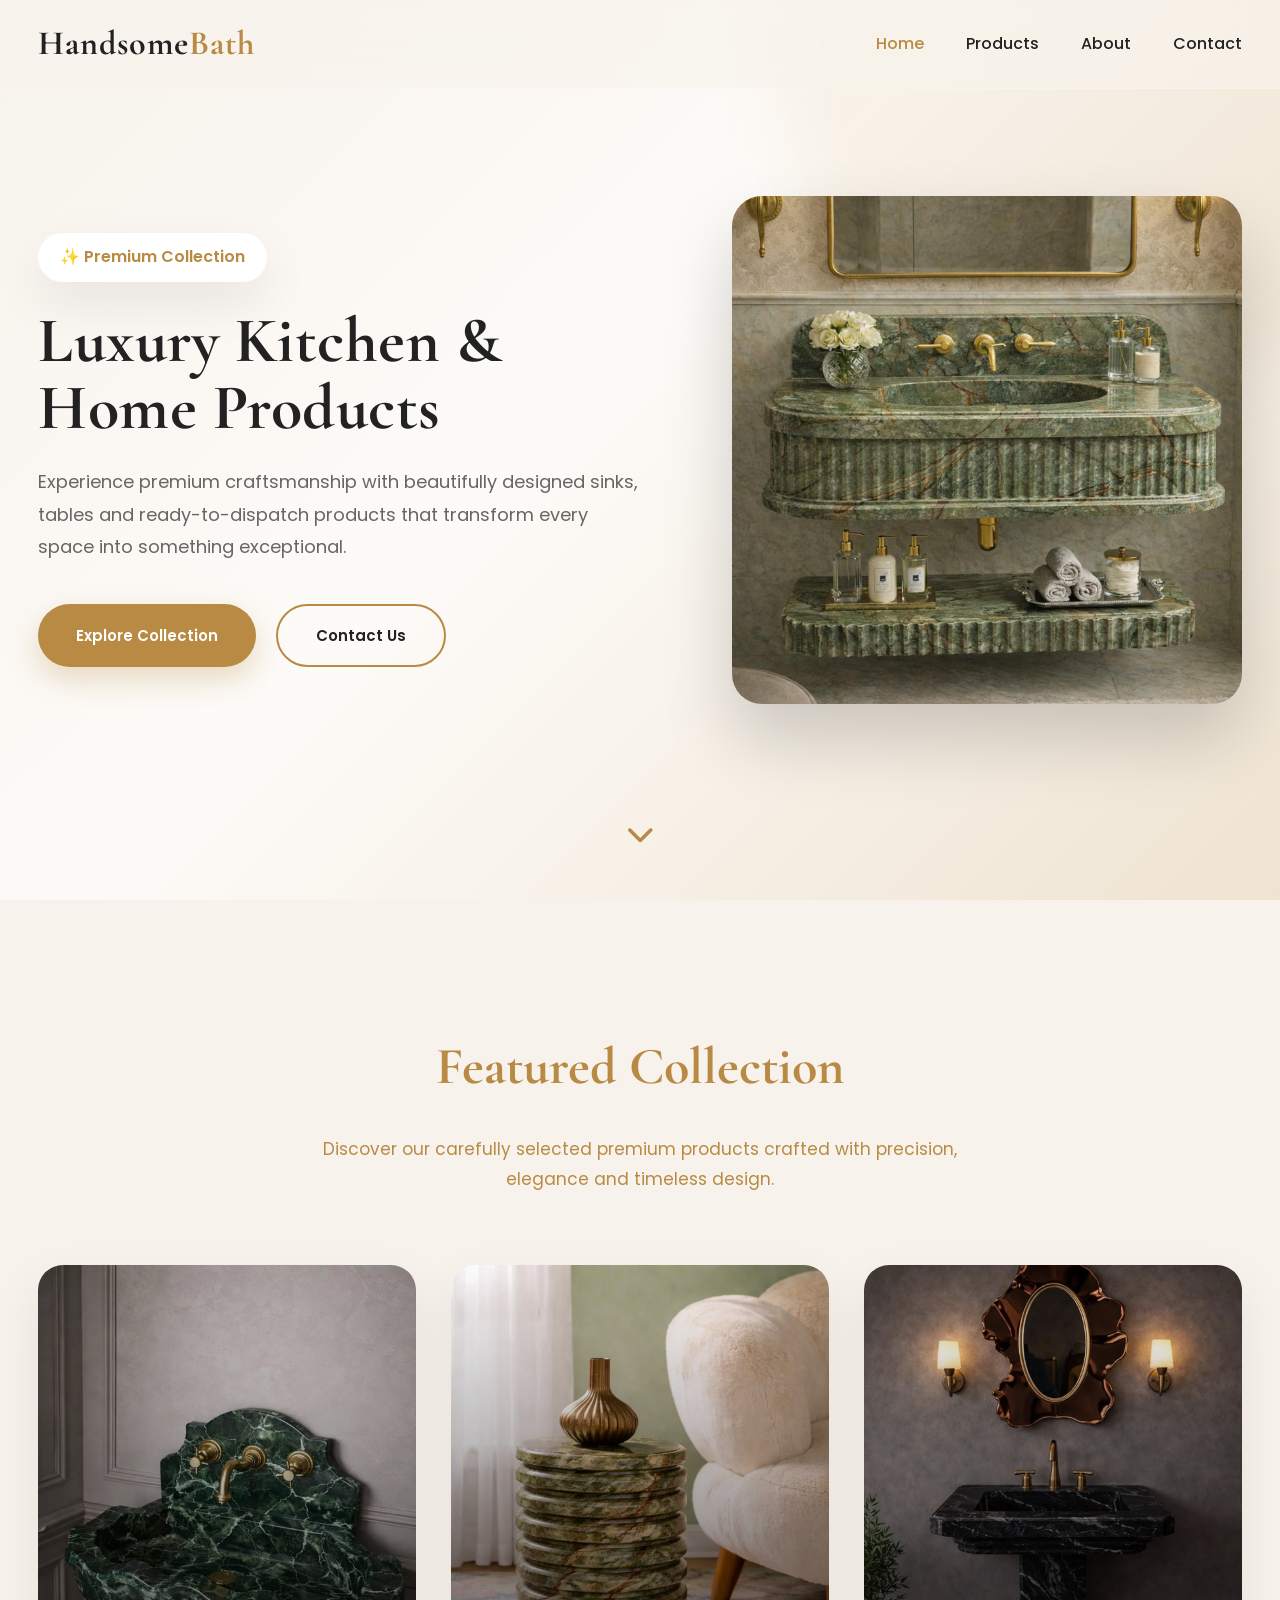
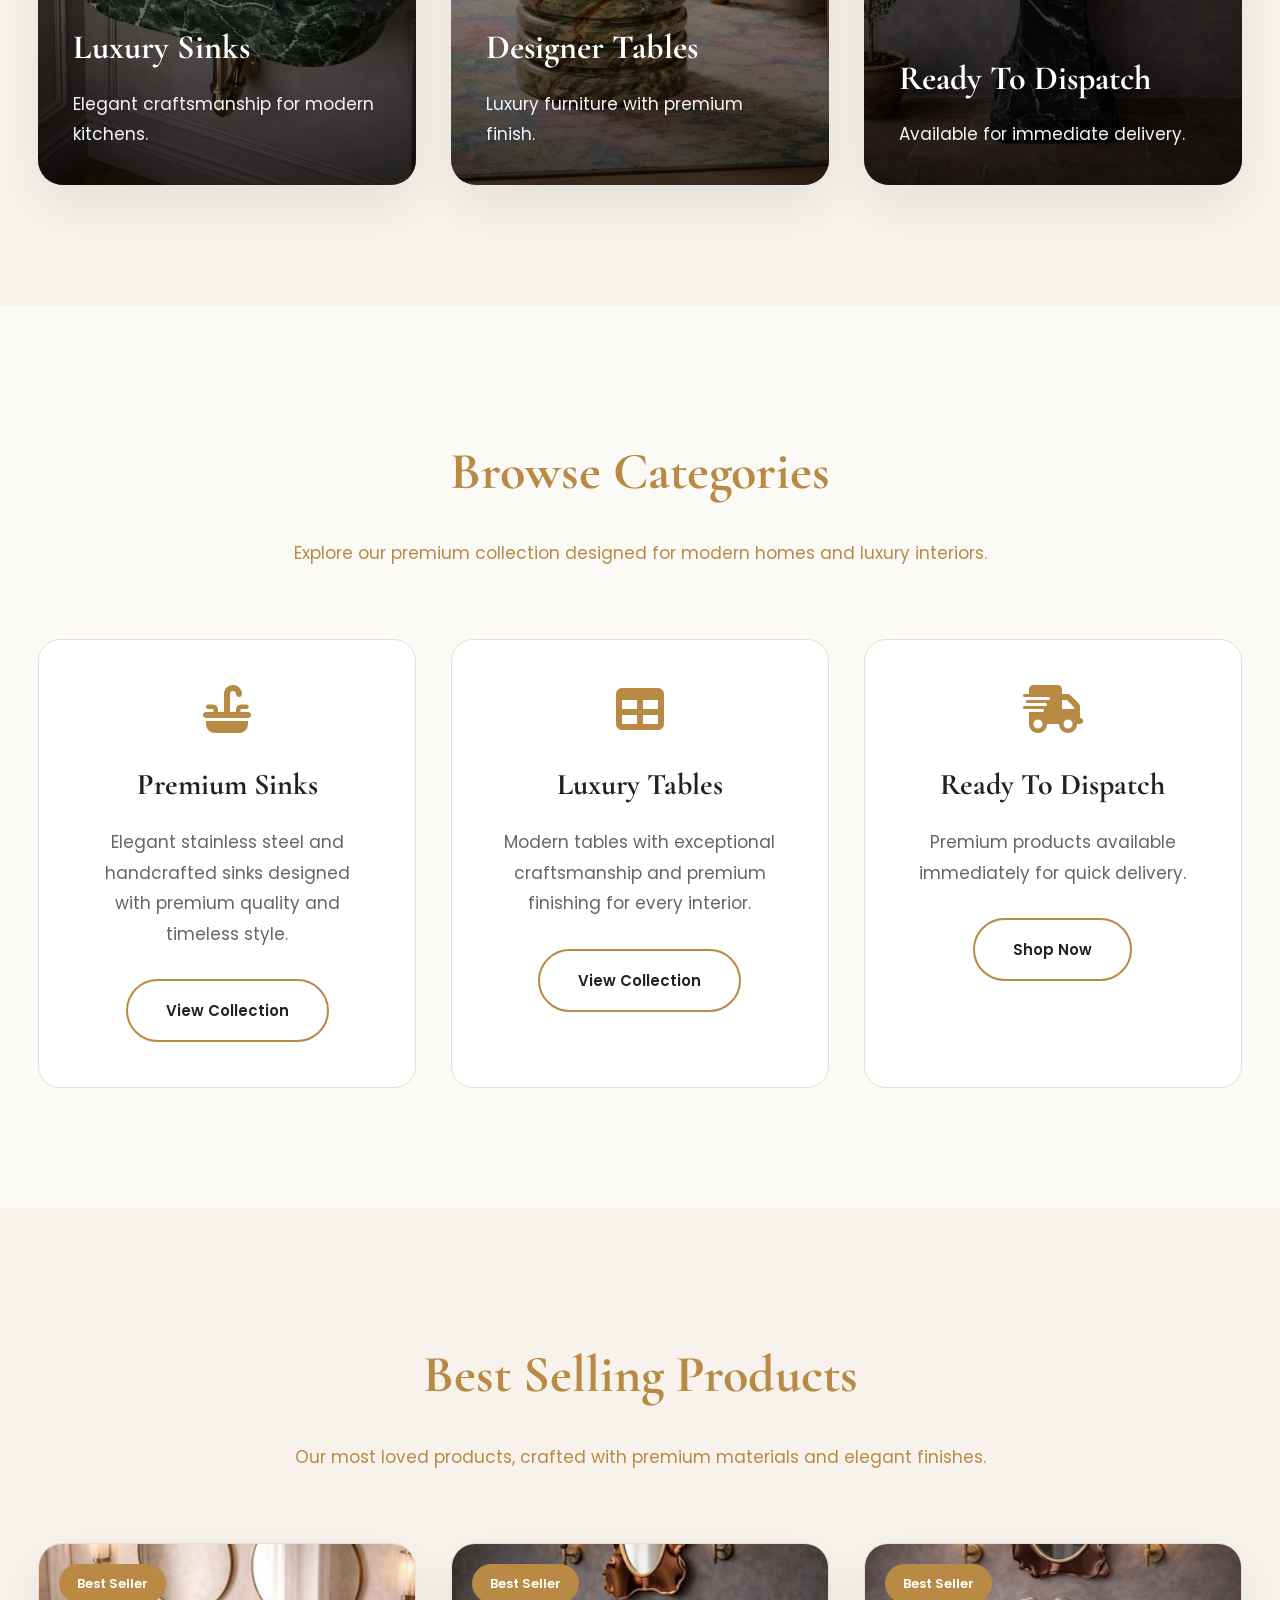
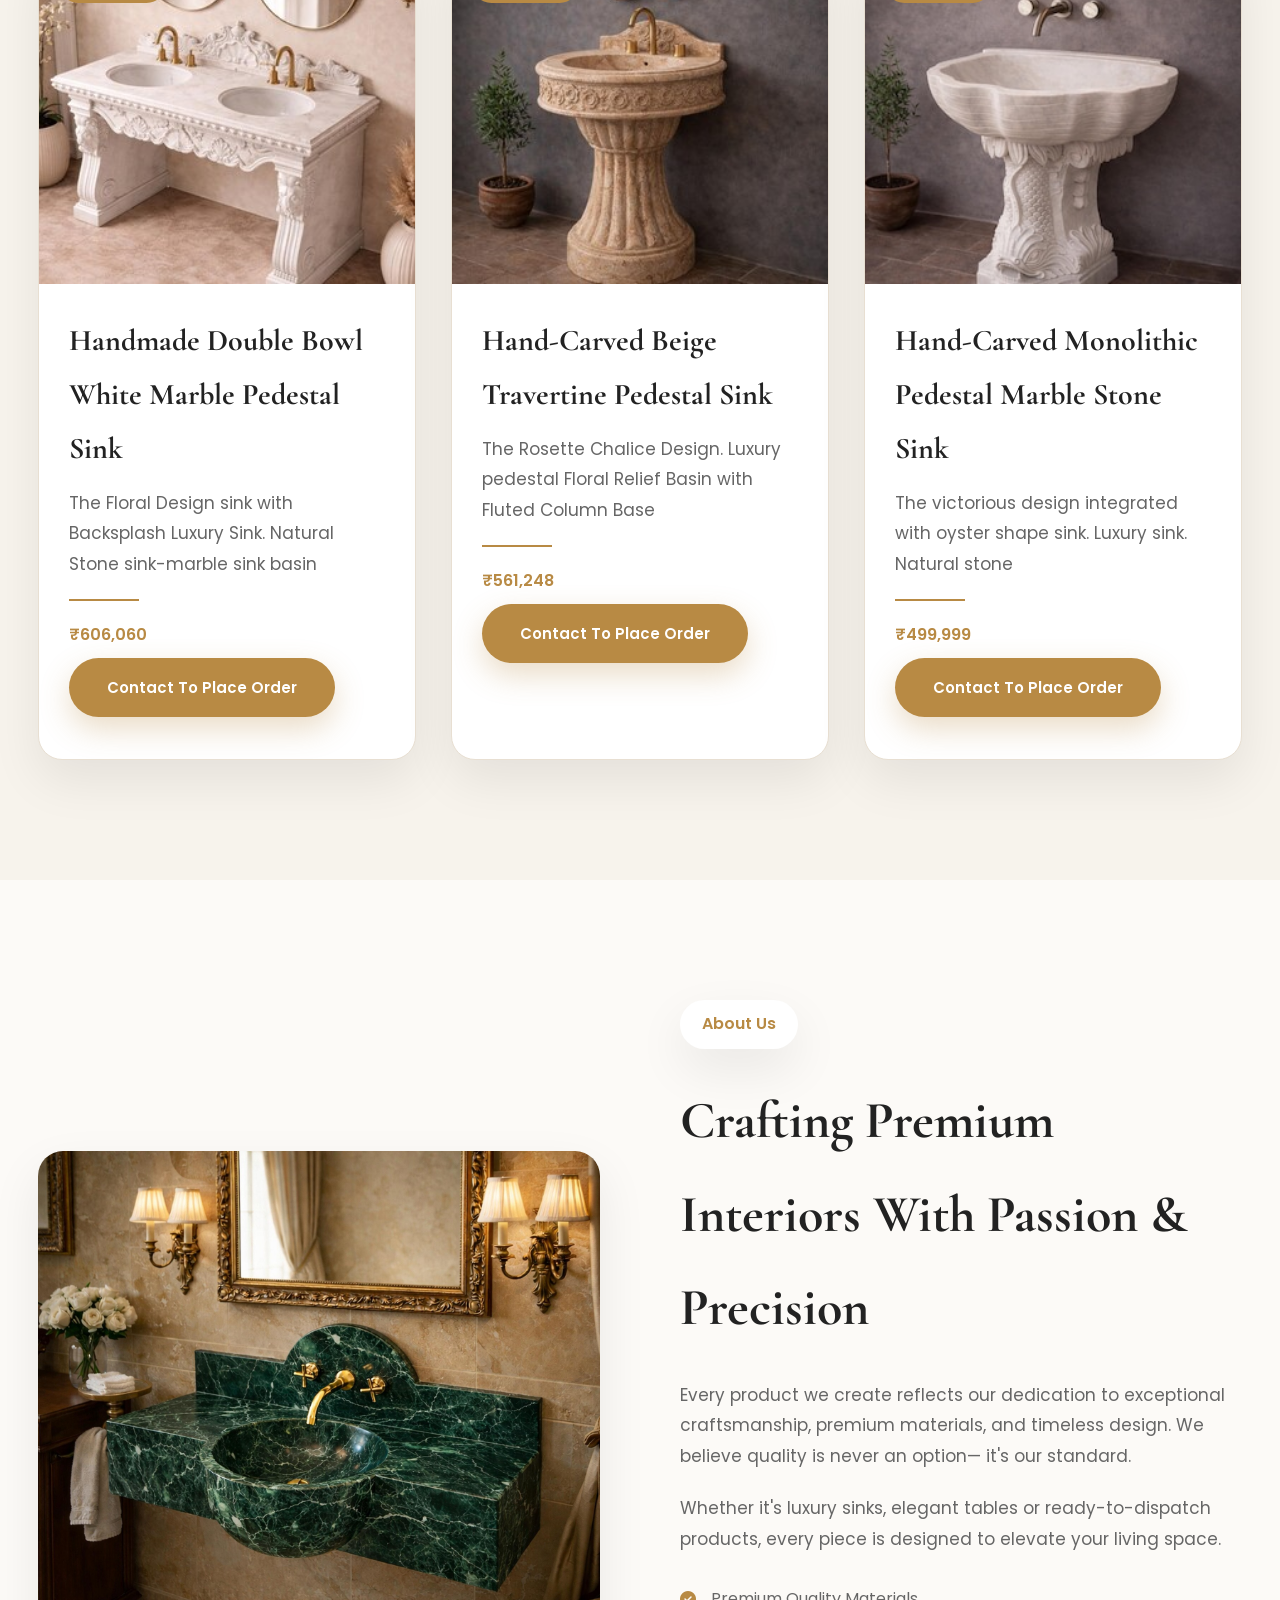
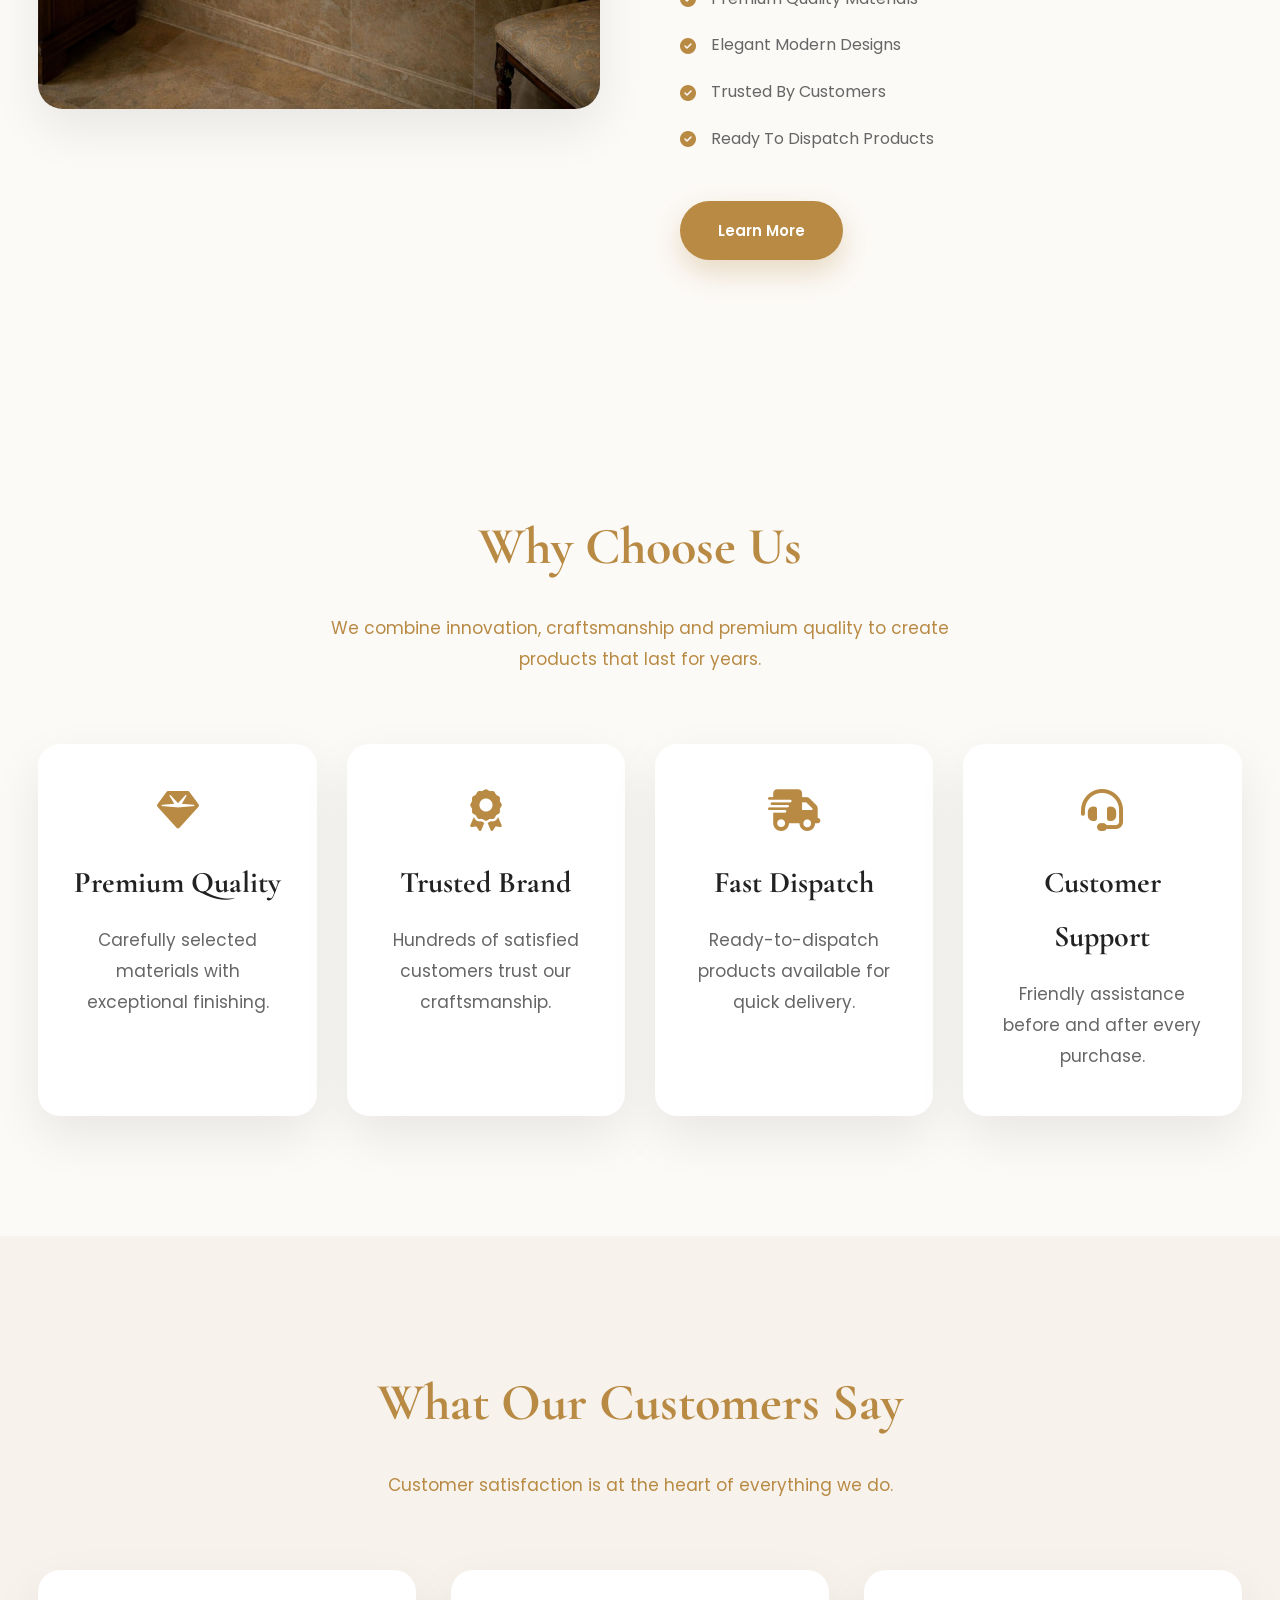
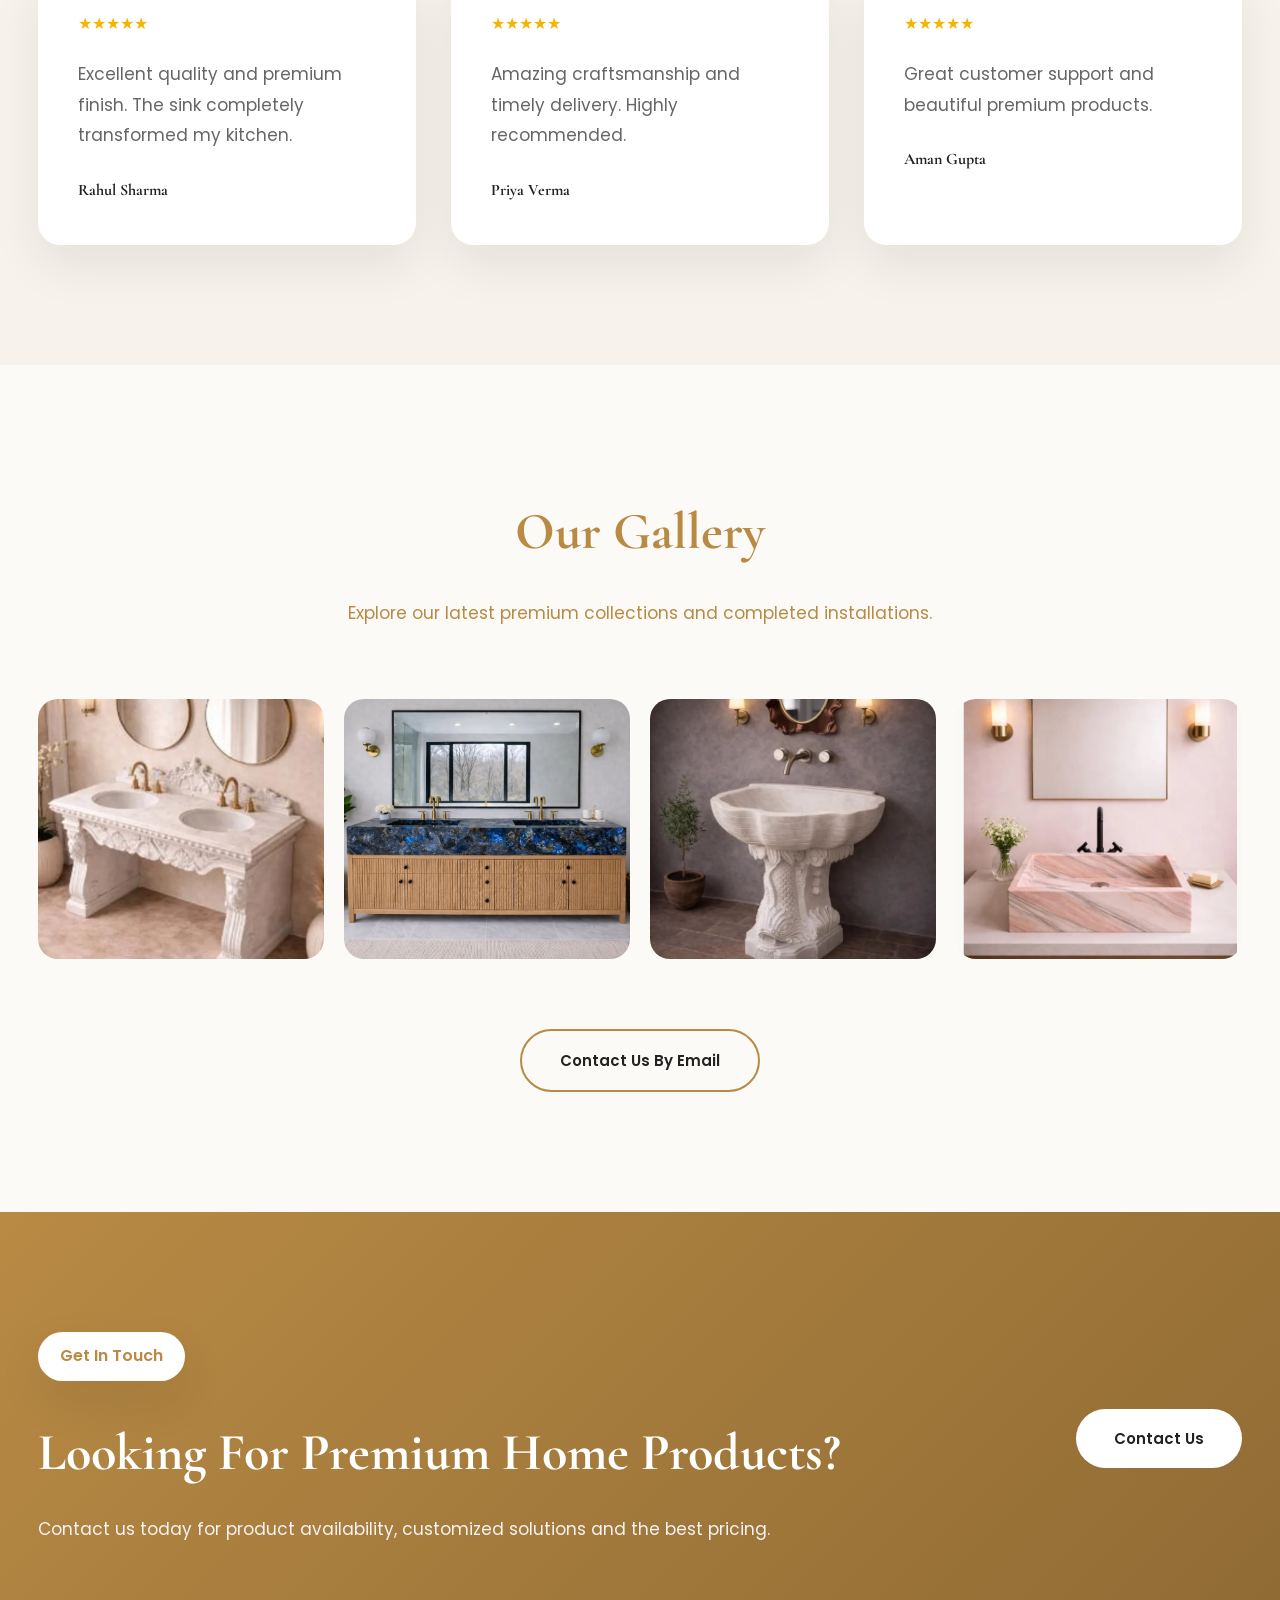
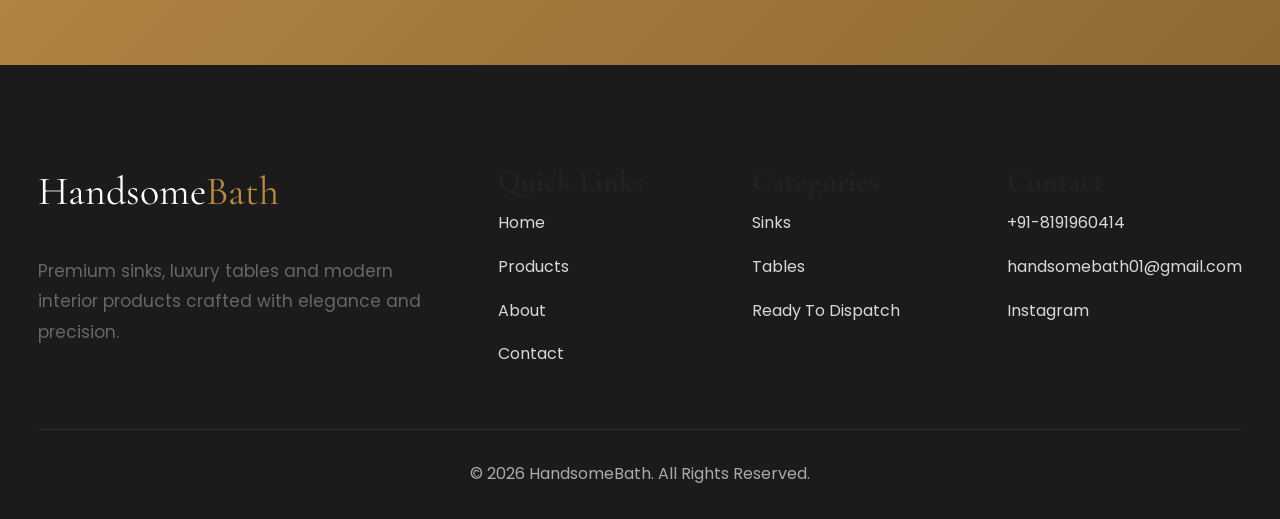
==== index.html @ 7a98d1a5 "Initial commit" ====
<!DOCTYPE html>
<html lang="en">

<head>

    <meta charset="UTF-8">

    <meta name="viewport"
          content="width=device-width, initial-scale=1.0">

    <title>HandsomeBath | Premium Kitchen & Interior</title>

    <meta name="description"
          content="Premium sinks, luxury tables and ready-to-dispatch interior products.">

    <link rel="icon"
          href="assets/images/logo/favicon.png">

    <!-- Google Fonts are imported in CSS -->

    <link rel="stylesheet"
          href="assets/css/style.css">

    <link rel="stylesheet"
          href="assets/css/responsive.css">

    <link rel="stylesheet"
          href="https://cdnjs.cloudflare.com/ajax/libs/font-awesome/6.6.0/css/all.min.css">

</head>

<body>

<!--=========================================================
HEADER
==========================================================-->

<header>

    <div class="container navbar">

        <a href="index.html"
           class="logo">

            Handsome<span>Bath</span>

        </a>

        <ul class="nav-links">

            <li>

                <a href="index.html"
                   class="active">

                    Home

                </a>

            </li>

            <li>

                <a href="products.html">

                    Products

                </a>

            </li>

            <li>

                <a href="about.html">

                    About

                </a>

            </li>

            <li>

                <a href="contact.html">

                    Contact

                </a>

            </li>

        </ul>

        <div class="menu-btn">

            ☰

        </div>

    </div>

</header>





<!--=========================================================
HERO
==========================================================-->

<section class="hero">

<div class="container">

<div class="hero-wrapper">




<!-- LEFT -->

<div class="hero-content reveal">

<div class="hero-tag">

✨ Premium Collection

</div>

<h1>

Luxury Kitchen
&
Home Products

</h1>

<p>

Experience premium craftsmanship with beautifully
designed sinks, tables and ready-to-dispatch
products that transform every space into
something exceptional.

</p>

<div class="hero-buttons">

<a href="products.html"
class="btn btn-primary">

Explore Collection

</a>

<a href="contact.html"
class="btn btn-outline">

Contact Us

</a>

</div>

</div>





<!-- RIGHT -->

<div class="hero-image reveal">

<img src="assets/images/hero/green-marble-vanity.png"
alt="Luxury Kitchen">

</div>

</div>

</div>

<div class="scroll-down">

<i class="fa-solid fa-chevron-down"></i>

</div>

</section>





<!--=========================================================
FEATURED COLLECTION
==========================================================-->

<section class="featured">

<div class="container">

<h2 class="section-title reveal">

Featured Collection

</h2>

<p class="section-subtitle reveal">

Discover our carefully selected premium products
crafted with precision, elegance and timeless design.

</p>





<div class="featured-grid">




<!-- CARD -->

<div class="feature-box reveal">

<img src="assets/images/products/luxury-sink-green.png">

<div class="feature-overlay">

<div>

<h3>

Luxury Sinks

</h3>

<p>

Elegant craftsmanship for modern kitchens.

</p>

</div>

</div>

</div>





<div class="feature-box reveal">

<img src="assets/images/products/designer-table-green.png">

<div class="feature-overlay">

<div>

<h3>

Designer Tables

</h3>

<p>

Luxury furniture with premium finish.

</p>

</div>

</div>

</div>





<div class="feature-box reveal">

<img src="assets/images/products/ready-black-basin.png">

<div class="feature-overlay">

<div>

<h3>

Ready To Dispatch

</h3>

<p>

Available for immediate delivery.

</p>

</div>

</div>

</div>

</div>

</div>

</section>
<!--=========================================================
OUR CATEGORIES
==========================================================-->

<section class="categories">

    <div class="container">

        <h2 class="section-title reveal">

            Browse Categories

        </h2>

        <p class="section-subtitle reveal">

            Explore our premium collection designed for modern
            homes and luxury interiors.

        </p>

        <div class="category-grid">

            <!-- Category 1 -->

            <div class="category-card reveal">

                <i class="fa-solid fa-sink"></i>

                <h3>

                    Premium Sinks

                </h3>

                <p>

                    Elegant stainless steel and handcrafted sinks
                    designed with premium quality and timeless style.

                </p>

                <a href="products.html#sinks"
                   class="btn btn-outline">

                    View Collection

                </a>

            </div>

            <!-- Category 2 -->

            <div class="category-card reveal">

                <i class="fa-solid fa-table"></i>

                <h3>

                    Luxury Tables

                </h3>

                <p>

                    Modern tables with exceptional craftsmanship
                    and premium finishing for every interior.

                </p>

                <a href="products.html#tables"
                   class="btn btn-outline">

                    View Collection

                </a>

            </div>

            <!-- Category 3 -->

            <div class="category-card reveal">

                <i class="fa-solid fa-truck-fast"></i>

                <h3>

                    Ready To Dispatch

                </h3>

                <p>

                    Premium products available immediately
                    for quick delivery.

                </p>

                <a href="products.html#ready"
                   class="btn btn-outline">

                    Shop Now

                </a>

            </div>

        </div>

    </div>

</section>





<!--=========================================================
TOP SELLING PRODUCTS
==========================================================-->

<section class="products">

    <div class="container">

        <h2 class="section-title reveal">

            Best Selling Products

        </h2>

        <p class="section-subtitle reveal">

            Our most loved products, crafted with premium
            materials and elegant finishes.

        </p>

        <div class="product-grid">

            <!-- Product 1: Handmade Double Bowl White Marble Pedestal Sink -->
            <div class="product-card reveal">
                <div class="product-image">
                    <span class="product-badge">Best Seller</span>
                    <img src="assets/images/products/il_340x270.7879505067_onnh.jpg" alt="Handmade Double Bowl White Marble Pedestal Sink">
                </div>
                <div class="product-content">
                    <h3>Handmade Double Bowl White Marble Pedestal Sink</h3>
                    <p>The Floral Design sink with Backsplash Luxury Sink. Natural Stone sink-marble sink basin</p>
                    <div class="product-divider"></div>
                    <div class="product-price">
                        ₹606,060
                    </div>
                    <a href="https://wa.me/918191960414?text=Hello%20HandsomeBath%2C%20I%20am%20interested%20in%20ordering%20the%20%27Handmade%20Double%20Bowl%20White%20Marble%20Pedestal%20Sink%27%20priced%20at%20%E2%82%B9606%2C060."
                       target="_blank"
                       class="btn btn-primary">
                        Contact To Place Order
                    </a>
                </div>
            </div>

            <!-- Product 2: Hand-Carved Beige Travertine Pedestal Sink -->
            <div class="product-card reveal">
                <div class="product-image">
                    <span class="product-badge">Best Seller</span>
                    <img src="assets/images/products/il_340x270.7838852772_ny1l.jpg" alt="Hand-Carved Beige Travertine Pedestal Sink">
                </div>
                <div class="product-content">
                    <h3>Hand-Carved Beige Travertine Pedestal Sink</h3>
                    <p>The Rosette Chalice Design. Luxury pedestal Floral Relief Basin with Fluted Column Base</p>
                    <div class="product-divider"></div>
                    <div class="product-price">
                        ₹561,248
                    </div>
                    <a href="https://wa.me/918191960414?text=Hello%20HandsomeBath%2C%20I%20am%20interested%20in%20ordering%20the%20%27Hand-Carved%20Beige%20Travertine%20Pedestal%20Sink%27%20priced%20at%20%E2%82%B9561%2C248."
                       target="_blank"
                       class="btn btn-primary">
                        Contact To Place Order
                    </a>
                </div>
            </div>

            <!-- Product 3: Hand-Carved Monolithic Pedestal Marble Stone Sink -->
            <div class="product-card reveal">
                <div class="product-image">
                    <span class="product-badge">Best Seller</span>
                    <img src="assets/images/products/il_340x270.7831478466_jdcs.jpg" alt="Hand-Carved Monolithic Pedestal Marble Stone Sink">
                </div>
                <div class="product-content">
                    <h3>Hand-Carved Monolithic Pedestal Marble Stone Sink</h3>
                    <p>The victorious design integrated with oyster shape sink. Luxury sink. Natural stone</p>
                    <div class="product-divider"></div>
                    <div class="product-price">
                        ₹499,999
                    </div>
                    <a href="https://wa.me/918191960414?text=Hello%20HandsomeBath%2C%20I%20am%20interested%20in%20ordering%20the%20%27Hand-Carved%20Monolithic%20Pedestal%20Marble%20Stone%20Sink%27%20priced%20at%20%E2%82%B9499%2C999."
                       target="_blank"
                       class="btn btn-primary">
                        Contact To Place Order
                    </a>
                </div>
            </div>

        </div>
</section>
<!--=========================================================
ABOUT PREVIEW
==========================================================-->

<section class="about">

    <div class="container">

        <div class="about-wrapper">

            <!-- Image -->

            <div class="about-image reveal">

                <img src="assets/images/about/premium-interiors-green-basin.png"
                     alt="About Us">

            </div>





            <!-- Content -->

            <div class="about-content reveal">

                <div class="hero-tag">

                    About Us

                </div>

                <h2>

                    Crafting Premium Interiors
                    With Passion & Precision

                </h2>

                <p>

                    Every product we create reflects our
                    dedication to exceptional craftsmanship,
                    premium materials, and timeless design.
                    We believe quality is never an option—
                    it's our standard.

                </p>

                <p>

                    Whether it's luxury sinks, elegant
                    tables or ready-to-dispatch products,
                    every piece is designed to elevate
                    your living space.

                </p>

                <ul class="about-list">

                    <li>

                        <i class="fa-solid fa-circle-check"></i>

                        Premium Quality Materials

                    </li>

                    <li>

                        <i class="fa-solid fa-circle-check"></i>

                        Elegant Modern Designs

                    </li>

                    <li>

                        <i class="fa-solid fa-circle-check"></i>

                        Trusted By Customers

                    </li>

                    <li>

                        <i class="fa-solid fa-circle-check"></i>

                        Ready To Dispatch Products

                    </li>

                </ul>

                <br>

                <a href="about.html"
                   class="btn btn-primary">

                    Learn More

                </a>

            </div>

        </div>

    </div>

</section>





<!--=========================================================
WHY CHOOSE US
==========================================================-->

<section class="features">

    <div class="container">

        <h2 class="section-title reveal">

            Why Choose Us

        </h2>

        <p class="section-subtitle reveal">

            We combine innovation, craftsmanship and
            premium quality to create products that
            last for years.

        </p>





        <div class="feature-grid">

            <div class="feature-card reveal">

                <i class="fa-solid fa-gem"></i>

                <h3>

                    Premium Quality

                </h3>

                <p>

                    Carefully selected materials
                    with exceptional finishing.

                </p>

            </div>





            <div class="feature-card reveal">

                <i class="fa-solid fa-award"></i>

                <h3>

                    Trusted Brand

                </h3>

                <p>

                    Hundreds of satisfied customers
                    trust our craftsmanship.

                </p>

            </div>





            <div class="feature-card reveal">

                <i class="fa-solid fa-truck-fast"></i>

                <h3>

                    Fast Dispatch

                </h3>

                <p>

                    Ready-to-dispatch products
                    available for quick delivery.

                </p>

            </div>





            <div class="feature-card reveal">

                <i class="fa-solid fa-headset"></i>

                <h3>

                    Customer Support

                </h3>

                <p>

                    Friendly assistance before
                    and after every purchase.

                </p>

            </div>

        </div>

    </div>

</section>





<!--=========================================================
CUSTOMER REVIEWS
==========================================================-->

<section>

    <div class="container">

        <h2 class="section-title reveal">

            What Our Customers Say

        </h2>

        <p class="section-subtitle reveal">

            Customer satisfaction is at the heart of everything we do.

        </p>





        <div class="testimonial-grid">

            <div class="testimonial reveal">

                <div class="stars">

                    ★★★★★

                </div>

                <p>

                    Excellent quality and premium finish.
                    The sink completely transformed my kitchen.

                </p>

                <h4>

                    Rahul Sharma

                </h4>

            </div>





            <div class="testimonial reveal">

                <div class="stars">

                    ★★★★★

                </div>

                <p>

                    Amazing craftsmanship and timely delivery.
                    Highly recommended.

                </p>

                <h4>

                    Priya Verma

                </h4>

            </div>





            <div class="testimonial reveal">

                <div class="stars">

                    ★★★★★

                </div>

                <p>

                    Great customer support and beautiful
                    premium products.

                </p>

                <h4>

                    Aman Gupta

                </h4>

            </div>

        </div>

    </div>

</section>
<!--=========================================================
INSTAGRAM GALLERY
==========================================================-->

<section class="instagram">

    <div class="container">

        <h2 class="section-title reveal">

            Our Gallery

        </h2>

        <p class="section-subtitle reveal">

            Explore our latest premium collections and
            completed installations.

        </p>





        <div class="instagram-grid">

            <div class="instagram-item reveal">

                <img src="assets/images/about/luxury-home-vanity.png"
                     alt="Luxury stone vanity">

            </div>

            <div class="instagram-item reveal">

                <img src="assets/images/about/passion-stone-vanity.png"
                     alt="Blue stone vanity">

            </div>

            <div class="instagram-item reveal">

                <img src="assets/images/about/manufacturing-basin.png"
                     alt="Handcrafted stone basin">

            </div>

            <div class="instagram-item reveal">

                <img src="assets/images/gallery/pink-stone-basin.png"
                     alt="Pink stone basin">

            </div>

        </div>

        <div class="text-center mt-3">

            <a href="mailto:handsomebath01@gmail.com"
               target="_blank"
               class="btn btn-outline">

                Contact Us By Email

            </a>

        </div>

    </div>

</section>





<!--=========================================================
CALL TO ACTION
==========================================================-->

<section class="cta">

    <div class="container">

        <div class="cta-wrapper">

            <div>

                <div class="hero-tag">

                    Get In Touch

                </div>

                <h2>

                    Looking For Premium
                    Home Products?

                </h2>

                <p>

                    Contact us today for product availability,
                    customized solutions and the best pricing.

                </p>

            </div>





            <a href="contact.html"
               class="btn">

                Contact Us

            </a>

        </div>

    </div>

</section>





<!--=========================================================
FOOTER
==========================================================-->

<footer>

    <div class="container">

        <div class="footer-grid">

            <!-- Company -->

            <div>

                <div class="footer-logo">

                    Handsome<span>Bath</span>

                </div>

                <br>

                <p>

                    Premium sinks, luxury tables and
                    modern interior products crafted
                    with elegance and precision.

                </p>

            </div>





            <!-- Quick Links -->

            <div>

                <h3>

                    Quick Links

                </h3>

                <div class="footer-links">

                    <a href="index.html">

                        Home

                    </a>

                    <a href="products.html">

                        Products

                    </a>

                    <a href="about.html">

                        About

                    </a>

                    <a href="contact.html">

                        Contact

                    </a>

                </div>

            </div>





            <!-- Categories -->

            <div>

                <h3>

                    Categories

                </h3>

                <div class="footer-links">

                    <a href="products.html#sinks">

                        Sinks

                    </a>

                    <a href="products.html#tables">

                        Tables

                    </a>

                    <a href="products.html#ready">

                        Ready To Dispatch

                    </a>

                </div>

            </div>





            <!-- Contact -->

            <div>

                <h3>

                    Contact

                </h3>

                <div class="footer-links">

                    <a href="tel:+918191960414">

                        +91-8191960414

                    </a>

                    <a href="mailto:handsomebath01@gmail.com">

                        handsomebath01@gmail.com

                    </a>

                    <a href="mailto:handsomebath01@gmail.com"
                       target="_blank">

                        Instagram

                    </a>

                </div>

            </div>

        </div>





        <div class="footer-bottom">

            © 2026 HandsomeBath. All Rights Reserved.

        </div>

    </div>

</footer>





<!--=========================================================
BACK TO TOP
==========================================================-->

<div class="top-btn">

    <i class="fa-solid fa-arrow-up"></i>

</div>





<!--=========================================================
JAVASCRIPT
==========================================================-->

<script src="assets/js/script.js"></script>

</body>

</html>
---- assets/css/style.css ----
/*=========================================================
    LUXURY INTERIOR WEBSITE V2
    Author : Atharv Agarwal
    Version : 2.0
=========================================================*/


/*=========================================================
GOOGLE FONTS
=========================================================*/

@import url('https://fonts.googleapis.com/css2?family=Cormorant+Garamond:wght@400;500;600;700&family=Poppins:wght@300;400;500;600;700&display=swap');


/*=========================================================
ROOT VARIABLES
=========================================================*/

:root{

    --bg:#F7F3EC;

    --section:#FCFAF7;

    --card:#FFFFFF;

    --primary:#222222;

    --secondary:#666666;

    --gold:#B88A44;

    --gold-dark:#9E7335;

    --border:#E8DFD2;

    --shadow:0 20px 50px rgba(0,0,0,.08);

    --shadow-hover:0 25px 60px rgba(0,0,0,.12);

    --radius:22px;

    --transition:.35s ease;

    --container:1240px;

}



/*=========================================================
RESET
=========================================================*/

*{

    margin:0;

    padding:0;

    box-sizing:border-box;

}

html{

    scroll-behavior:smooth;

}

body{

    background:var(--bg);

    color:var(--primary);

    font-family:'Poppins',sans-serif;

    line-height:1.8;

    overflow-x:hidden;

}

img{

    width:100%;

    display:block;

}

a{

    text-decoration:none;

    color:inherit;

}

ul{

    list-style:none;

}

button{

    border:none;

    cursor:pointer;

    font-family:inherit;

}

section{

    padding:120px 0;

}

.container{

    width:92%;

    max-width:var(--container);

    margin:auto;

}



/*=========================================================
SCROLLBAR
=========================================================*/

::-webkit-scrollbar{

    width:10px;

}

::-webkit-scrollbar-track{

    background:#ECE7DE;

}

::-webkit-scrollbar-thumb{

    background:var(--gold);

    border-radius:50px;

}

::-webkit-scrollbar-thumb:hover{

    background:var(--gold-dark);

}



/*=========================================================
TEXT SELECTION
=========================================================*/

::selection{

    background:var(--gold);

    color:white;

}



/*=========================================================
TYPOGRAPHY
=========================================================*/

h1,h2,h3,h4{

    font-family:'Cormorant Garamond',serif;

    color:var(--primary);

    font-weight:700;

}

h1{

    font-size:72px;

    line-height:1.05;

    letter-spacing:.5px;

}

h2{

    font-size:52px;

    margin-bottom:20px;

}

h3{

    font-size:30px;

}

p{

    color:var(--secondary);

    font-size:17px;

}

.section-title{

    text-align:center;

}

.section-subtitle{

    max-width:700px;

    margin:auto;

    text-align:center;

    margin-top:15px;

    margin-bottom:70px;

}



/*=========================================================
BUTTONS
=========================================================*/

.btn{

    display:inline-flex;

    align-items:center;

    justify-content:center;

    padding:16px 38px;

    border-radius:50px;

    font-size:15px;

    font-weight:600;

    transition:var(--transition);

}

.btn-primary{

    background:var(--gold);

    color:white;

    box-shadow:0 12px 30px rgba(184,138,68,.30);

}

.btn-primary:hover{

    transform:translateY(-5px);

    background:var(--gold-dark);

}

.btn-outline{

    border:2px solid var(--gold);

    color:var(--primary);

}

.btn-outline:hover{

    background:var(--gold);

    color:white;

}



/*=========================================================
GLASS NAVBAR
=========================================================*/

header{

    position:fixed;

    top:0;

    width:100%;

    z-index:999;

    transition:.4s;

    backdrop-filter:blur(16px);

    background:rgba(247,243,236,.65);

    border-bottom:1px solid rgba(255,255,255,.15);

}

header.scrolled{

    background:rgba(255,255,255,.92);

    box-shadow:0 8px 30px rgba(0,0,0,.08);

}

.navbar{

    height:88px;

    display:flex;

    justify-content:space-between;

    align-items:center;

}

.logo{

    font-size:34px;

    font-family:'Cormorant Garamond',serif;

    font-weight:700;

    letter-spacing:1px;

}

.logo span{

    color:var(--gold);

}

.nav-links{

    display:flex;

    gap:42px;

}

.nav-links a{

    position:relative;

    font-weight:500;

    transition:.3s;

}

.nav-links a:hover{

    color:var(--gold);

}

.nav-links a::after{

    content:"";

    position:absolute;

    left:0;

    bottom:-8px;

    width:0;

    height:2px;

    background:var(--gold);

    transition:.35s;

}

.nav-links a:hover::after{

    width:100%;

}

.active{

    color:var(--gold);

}

.menu-btn{

    display:none;

    font-size:30px;

    cursor:pointer;

}



/*=========================================================
UTILITY CLASSES
=========================================================*/

.text-center{

    text-align:center;

}

.gold{

    color:var(--gold);

}

.light-bg{

    background:var(--section);

}

.mt-1{

    margin-top:20px;

}

.mt-2{

    margin-top:40px;

}

.mt-3{

    margin-top:70px;

}

.mb-1{

    margin-bottom:20px;

}

.mb-2{

    margin-bottom:40px;

}

.mb-3{

    margin-bottom:70px;

}

.flex{

    display:flex;

}

.flex-center{

    display:flex;

    justify-content:center;

    align-items:center;

}

.grid-2{

    display:grid;

    grid-template-columns:repeat(2,1fr);

    gap:70px;

}

.grid-3{

    display:grid;

    grid-template-columns:repeat(3,1fr);

    gap:35px;

}

.grid-4{

    display:grid;

    grid-template-columns:repeat(4,1fr);

    gap:30px;

}



/*=========================================================
COMMON CARD
=========================================================*/

.card{

    background:var(--card);

    border-radius:var(--radius);

    border:1px solid var(--border);

    box-shadow:var(--shadow);

    transition:.4s;

}

.card:hover{

    transform:translateY(-10px);

    box-shadow:var(--shadow-hover);

}
/*=========================================================
HERO SECTION
=========================================================*/

.hero{

    min-height:100vh;

    display:flex;

    align-items:center;

    position:relative;

    overflow:hidden;

    background:linear-gradient(
        135deg,
        #F7F3EC 0%,
        #FDFBF8 45%,
        #EFE3D1 100%
    );

}

.hero::before{

    content:"";

    position:absolute;

    width:650px;

    height:650px;

    background:rgba(184,138,68,.08);

    border-radius:50%;

    top:-250px;

    right:-150px;

    filter:blur(30px);

}

.hero-wrapper{

    display:grid;

    grid-template-columns:1.1fr .9fr;

    align-items:center;

    gap:70px;

}

.hero-content{

    z-index:5;

}

.hero-tag{

    display:inline-block;

    padding:10px 22px;

    border-radius:50px;

    background:white;

    color:var(--gold);

    font-weight:600;

    margin-bottom:25px;

    box-shadow:var(--shadow);

}

.hero-content h1{

    margin-bottom:25px;

}

.hero-content p{

    font-size:18px;

    max-width:600px;

    margin-bottom:40px;

}

.hero-buttons{

    display:flex;

    gap:20px;

}

.hero-image{

    position:relative;

}

.hero-image img{

    border-radius:30px;

    box-shadow:0 35px 70px rgba(0,0,0,.18);

    transition:.5s;

}

.hero-image img:hover{

    transform:scale(1.02);

}



/*=========================================================
SCROLL INDICATOR
=========================================================*/

.scroll-down{

    position:absolute;

    bottom:40px;

    left:50%;

    transform:translateX(-50%);

    font-size:28px;

    color:var(--gold);

    animation:bounce 2s infinite;

}

@keyframes bounce{

0%,20%,50%,80%,100%{

transform:translate(-50%,0);

}

40%{

transform:translate(-50%,-10px);

}

60%{

transform:translate(-50%,-5px);

}

}



/*=========================================================
ABOUT
=========================================================*/

.about{

    background:var(--section);

}

.about-wrapper{

    display:grid;

    grid-template-columns:1fr 1fr;

    gap:80px;

    align-items:center;

}

.about-image{

    overflow:hidden;

    border-radius:25px;

    box-shadow:var(--shadow);

}

.about-image img{

    transition:.6s;

}

.about-image:hover img{

    transform:scale(1.06);

}

.about-content h2{

    margin-bottom:25px;

}

.about-content p{

    margin-bottom:22px;

}

.about-list{

    margin-top:30px;

}

.about-list li{

    margin-bottom:18px;

    display:flex;

    gap:15px;

    align-items:center;

    color:var(--secondary);

}

.about-list i{

    color:var(--gold);

}



/*=========================================================
FEATURED COLLECTION
=========================================================*/

.featured{

    background:var(--bg);

}

.featured-grid{

    display:grid;

    grid-template-columns:repeat(3,1fr);

    gap:35px;

}

.feature-box{

    position:relative;

    overflow:hidden;

    border-radius:25px;

    box-shadow:var(--shadow);

    cursor:pointer;

}

.feature-box img{

    height:520px;

    object-fit:cover;

    transition:.6s;

}

.feature-box:hover img{

    transform:scale(1.08);

}

.feature-overlay{

    position:absolute;

    inset:0;

    background:linear-gradient(
        transparent,
        rgba(0,0,0,.75)
    );

    display:flex;

    align-items:flex-end;

    padding:35px;

}

.feature-overlay h3{

    color:white;

    font-size:34px;

}

.feature-overlay p{

    color:#F4F4F4;

    margin-top:10px;

}



/*=========================================================
CATEGORY CARDS
=========================================================*/

.categories{

    background:var(--section);

}

.category-grid{

    display:grid;

    grid-template-columns:repeat(3,1fr);

    gap:35px;

}

.category-card{

    background:white;

    border-radius:22px;

    padding:45px;

    text-align:center;

    transition:.4s;

    border:1px solid var(--border);

}

.category-card:hover{

    transform:translateY(-10px);

    box-shadow:var(--shadow-hover);

}

.category-card i{

    font-size:48px;

    color:var(--gold);

    margin-bottom:25px;

}

.category-card h3{

    margin-bottom:15px;

}

.category-card p{

    margin-bottom:30px;

}
/*=========================================================
TOP SELLING PRODUCTS
=========================================================*/

.products{

    background:var(--bg);

}

.product-grid{

    display:grid;

    grid-template-columns:repeat(3,1fr);

    gap:35px;

}

.product-card{

    background:#fff;

    border-radius:24px;

    overflow:hidden;

    border:1px solid var(--border);

    transition:.4s;

    box-shadow:var(--shadow);

}

.product-card:hover{

    transform:translateY(-12px);

    box-shadow:var(--shadow-hover);

}

.product-image{

    position:relative;

    overflow:hidden;

}

.product-image img{

    height:340px;

    object-fit:cover;

    transition:.6s;

}

.product-card:hover .product-image img{

    transform:scale(1.08);

}

.product-badge{

    position:absolute;

    top:20px;

    left:20px;

    background:var(--gold);

    color:#fff;

    padding:8px 18px;

    border-radius:50px;

    font-size:13px;

    font-weight:600;

}

.product-content{

    padding:30px;

}

.product-content h3{

    margin-bottom:12px;

}

.product-content p{

    margin-bottom:20px;

}

.product-divider{

    width:70px;

    height:2px;

    background:var(--gold);

    margin:20px 0;

}

.product-price{

    color:var(--gold);

    font-weight:600;

    margin-bottom:8px;

}

.product-price-block{

    margin-bottom:25px;

}

.product-mrp{

    color:var(--text);

    font-size:14px;

    margin-bottom:6px;

}

.product-mrp span{

    text-decoration:line-through;

}

.product-discount{

    display:inline-flex;

    align-items:center;

    min-height:28px;

    padding:0 10px;

    border-radius:999px;

    background:rgba(184,138,68,.12);

    color:var(--primary);

    font-size:13px;

    font-weight:700;

}

.product-content .btn{

    margin-bottom:12px;

}

.product-content .add-to-cart{

    width:100%;

}



/*=========================================================
SHOPPING CART
=========================================================*/

.cart-toggle{

    position:fixed;

    right:26px;

    bottom:92px;

    width:56px;

    height:56px;

    border:none;

    border-radius:50%;

    background:var(--gold);

    color:#fff;

    font-size:20px;

    cursor:pointer;

    z-index:999;

    box-shadow:0 18px 35px rgba(0,0,0,.18);

}

.cart-count{

    position:absolute;

    top:-7px;

    right:-7px;

    min-width:24px;

    height:24px;

    padding:0 7px;

    border-radius:999px;

    background:#111;

    color:#fff;

    display:flex;

    align-items:center;

    justify-content:center;

    font-size:12px;

    font-weight:700;

}

.cart-overlay{

    position:fixed;

    inset:0;

    background:rgba(0,0,0,.42);

    opacity:0;

    visibility:hidden;

    transition:.3s;

    z-index:1000;

}

.cart-overlay.active{

    opacity:1;

    visibility:visible;

}

.cart-drawer{

    position:fixed;

    top:0;

    right:-420px;

    width:min(420px, 100%);

    height:100vh;

    background:#fff;

    z-index:1001;

    display:flex;

    flex-direction:column;

    box-shadow:-20px 0 55px rgba(0,0,0,.18);

    transition:.35s;

}

.cart-drawer.active{

    right:0;

}

.cart-open{

    overflow:hidden;

}

.cart-header{

    padding:24px;

    border-bottom:1px solid rgba(0,0,0,.08);

    display:flex;

    justify-content:space-between;

    align-items:center;

}

.cart-header span{

    display:block;

    font-size:24px;

    font-weight:700;

    color:var(--dark);

}

.cart-header small{

    color:var(--text);

}

.cart-close{

    width:40px;

    height:40px;

    border:none;

    border-radius:50%;

    background:var(--section);

    cursor:pointer;

}

.cart-items{

    flex:1;

    overflow:auto;

    padding:20px 24px;

}

.cart-item{

    display:grid;

    grid-template-columns:86px 1fr;

    gap:14px;

    padding:16px 0;

    border-bottom:1px solid rgba(0,0,0,.08);

}

.cart-item img{

    width:86px;

    height:86px;

    object-fit:cover;

    border-radius:8px;

}

.cart-item-info h4{

    font-size:15px;

    line-height:1.35;

    margin-bottom:8px;

}

.cart-item-info span{

    color:var(--gold);

    font-weight:700;

}

.cart-qty{

    margin-top:12px;

    display:flex;

    align-items:center;

    gap:8px;

    flex-wrap:wrap;

}

.cart-qty button{

    min-width:30px;

    height:30px;

    border:1px solid rgba(0,0,0,.12);

    background:#fff;

    border-radius:6px;

    cursor:pointer;

}

.cart-qty strong{

    min-width:22px;

    text-align:center;

}

.cart-qty .cart-remove{

    width:auto;

    padding:0 10px;

    color:#b3261e;

}

.cart-empty{

    display:none;

    padding:40px 24px;

    color:var(--text);

    text-align:center;

}

.cart-empty.show{

    display:block;

}

.cart-footer{

    padding:22px 24px;

    border-top:1px solid rgba(0,0,0,.08);

    background:#fff;

}

.cart-total-row{

    display:flex;

    justify-content:space-between;

    align-items:center;

    margin-bottom:18px;

    font-size:18px;

}

.cart-checkout,
.cart-clear{

    width:100%;

    justify-content:center;

    margin-bottom:12px;

}

.cart-checkout.disabled{

    opacity:.45;

    pointer-events:none;

}



/*=========================================================
WHY CHOOSE US
=========================================================*/

.features{

    background:var(--section);

}

.feature-grid{

    display:grid;

    grid-template-columns:repeat(4,1fr);

    gap:30px;

}

.feature-card{

    background:#fff;

    border-radius:22px;

    padding:45px 35px;

    text-align:center;

    transition:.4s;

    box-shadow:var(--shadow);

}

.feature-card:hover{

    transform:translateY(-10px);

}

.feature-card i{

    font-size:42px;

    color:var(--gold);

    margin-bottom:25px;

}

.feature-card h3{

    margin-bottom:15px;

}



/*=========================================================
CUSTOMER REVIEWS
=========================================================*/

.testimonial-grid{

    display:grid;

    grid-template-columns:repeat(3,1fr);

    gap:35px;

}

.testimonial{

    background:#fff;

    padding:40px;

    border-radius:22px;

    box-shadow:var(--shadow);

}

.stars{

    color:#F4B400;

    margin-bottom:20px;

}

.testimonial h4{

    margin-top:25px;

}



/*=========================================================
INSTAGRAM GALLERY
=========================================================*/

.instagram{

    background:var(--section);

}

.instagram-grid{

    display:grid;

    grid-template-columns:repeat(4,1fr);

    gap:20px;

}

.instagram-item{

    overflow:hidden;

    border-radius:20px;

}

.instagram-item img{

    height:260px;

    object-fit:cover;

    transition:.5s;

}

.instagram-item:hover img{

    transform:scale(1.08);

}



/*=========================================================
CONTACT SECTION
=========================================================*/

.contact-wrapper{

    display:grid;

    grid-template-columns:1fr 1fr;

    gap:50px;

}

.contact-card{

    background:#fff;

    border-radius:24px;

    padding:45px;

    box-shadow:var(--shadow);

}

.contact-item{

    display:flex;

    gap:20px;

    margin-bottom:28px;

}

.contact-icon{

    width:60px;

    height:60px;

    border-radius:50%;

    background:#F7EFE0;

    color:var(--gold);

    display:flex;

    align-items:center;

    justify-content:center;

    font-size:22px;

}

.contact-form{

    display:flex;

    flex-direction:column;

    gap:20px;

}

.contact-form input,
.contact-form textarea{

    padding:16px;

    border:1px solid var(--border);

    border-radius:14px;

    background:#fff;

    font-size:15px;

    outline:none;

}

.contact-form textarea{

    resize:none;

    min-height:180px;

}

.contact-form input:focus,
.contact-form textarea:focus{

    border-color:var(--gold);

}



/*=========================================================
CALL TO ACTION
=========================================================*/

.cta{

    background:linear-gradient(135deg,#B88A44,#8F6A34);

    color:#fff;

}

.cta-wrapper{

    display:flex;

    justify-content:space-between;

    align-items:center;

    gap:40px;

}

.cta h2{

    color:#fff;

    margin-bottom:15px;

}

.cta p{

    color:#f3f3f3;

}

.cta .btn{

    background:#fff;

    color:#222;

}



/*=========================================================
FOOTER
=========================================================*/

footer{

    background:#1B1B1B;

    color:#fff;

    padding:90px 0 30px;

}

.footer-grid{

    display:grid;

    grid-template-columns:2fr 1fr 1fr 1fr;

    gap:50px;

    margin-bottom:60px;

}

.footer-logo{

    font-size:40px;

    font-family:'Cormorant Garamond',serif;

}

.footer-logo span{

    color:var(--gold);

}

.footer-links{

    display:flex;

    flex-direction:column;

    gap:15px;

}

.footer-links a{

    color:#d8d8d8;

    transition:.3s;

}

.footer-links a:hover{

    color:var(--gold);

    padding-left:6px;

}

.footer-bottom{

    text-align:center;

    border-top:1px solid rgba(255,255,255,.08);

    padding-top:30px;

    color:#aaa;

}



/*=========================================================
REVEAL ANIMATION
=========================================================*/

.reveal{

    opacity:0;

    transform:translateY(70px);

    transition:1s;

}

.reveal.active{

    opacity:1;

    transform:translateY(0);

}



/*=========================================================
BACK TO TOP
=========================================================*/

.top-btn{

    position:fixed;

    right:25px;

    bottom:25px;

    width:52px;

    height:52px;

    border-radius:50%;

    background:var(--gold);

    color:#fff;

    display:flex;

    justify-content:center;

    align-items:center;

    cursor:pointer;

    opacity:0;

    visibility:hidden;

    transition:.3s;

    box-shadow:var(--shadow);

}

.top-btn.show{

    opacity:1;

    visibility:visible;

}
---- assets/css/responsive.css ----
/*=========================================================
RESPONSIVE.CSS
Author : Atharv Agarwal
=========================================================*/


/*=========================================================
1400px
=========================================================*/

@media(max-width:1400px){

.container{

width:94%;

}

h1{

font-size:64px;

}

}





/*=========================================================
1200px
=========================================================*/

@media(max-width:1200px){

.hero-wrapper,
.about-wrapper,
.contact-wrapper,
.grid-2{

grid-template-columns:1fr;

gap:60px;

}

.hero-content{

order:2;

text-align:center;

}

.hero-image{

order:1;

}

.hero-content p{

margin:auto auto 40px;

}

.hero-buttons{

justify-content:center;

}

.feature-grid{

grid-template-columns:repeat(2,1fr);

}

.product-grid{

grid-template-columns:repeat(2,1fr);

}

.category-grid{

grid-template-columns:repeat(2,1fr);

}

.featured-grid{

grid-template-columns:repeat(2,1fr);

}

.instagram-grid{

grid-template-columns:repeat(2,1fr);

}

.footer-grid{

grid-template-columns:repeat(2,1fr);

}

}





/*=========================================================
992px
=========================================================*/

@media(max-width:992px){

.nav-links{

position:fixed;

top:88px;

left:-100%;

width:100%;

background:#fff;

display:flex;

flex-direction:column;

padding:40px;

gap:25px;

box-shadow:0 15px 40px rgba(0,0,0,.08);

transition:.35s;

}

.nav-links.active{

left:0;

}

.menu-btn{

display:block;

}

h1{

font-size:54px;

}

h2{

font-size:42px;

}

.grid-4{

grid-template-columns:repeat(2,1fr);

}

}





/*=========================================================
768px
=========================================================*/

@media(max-width:768px){

section{

padding:90px 0;

}

h1{

font-size:42px;

}

h2{

font-size:34px;

}

.hero-buttons{

flex-direction:column;

}

.btn{

width:100%;

}

.product-grid{

grid-template-columns:1fr;

}

.feature-grid{

grid-template-columns:1fr;

}

.category-grid{

grid-template-columns:1fr;

}

.featured-grid{

grid-template-columns:1fr;

}

.instagram-grid{

grid-template-columns:repeat(2,1fr);

}

.footer-grid{

grid-template-columns:1fr;

text-align:center;

}

.cta-wrapper{

flex-direction:column;

text-align:center;

}

}





/*=========================================================
576px
=========================================================*/

@media(max-width:576px){

.container{

width:92%;

}

section{

padding:80px 0;

}

.navbar{

height:75px;

}

.nav-links{

top:75px;

}

.logo{

font-size:28px;

}

h1{

font-size:34px;

}

h2{

font-size:28px;

}

.hero-tag{

font-size:13px;

}

.product-content{

padding:24px;

}

.card{

padding:25px !important;

}

.contact-card{

padding:25px;

}

.instagram-grid{

grid-template-columns:1fr;

}

.top-btn{

width:45px;

height:45px;

font-size:16px;

right:15px;

bottom:15px;

}

.cart-toggle{

right:15px;

bottom:75px;

width:48px;

height:48px;

font-size:17px;

}

.cart-header,
.cart-items,
.cart-footer{

padding-left:18px;

padding-right:18px;

}

.cart-item{

grid-template-columns:74px 1fr;

}

.cart-item img{

width:74px;

height:74px;

}

}
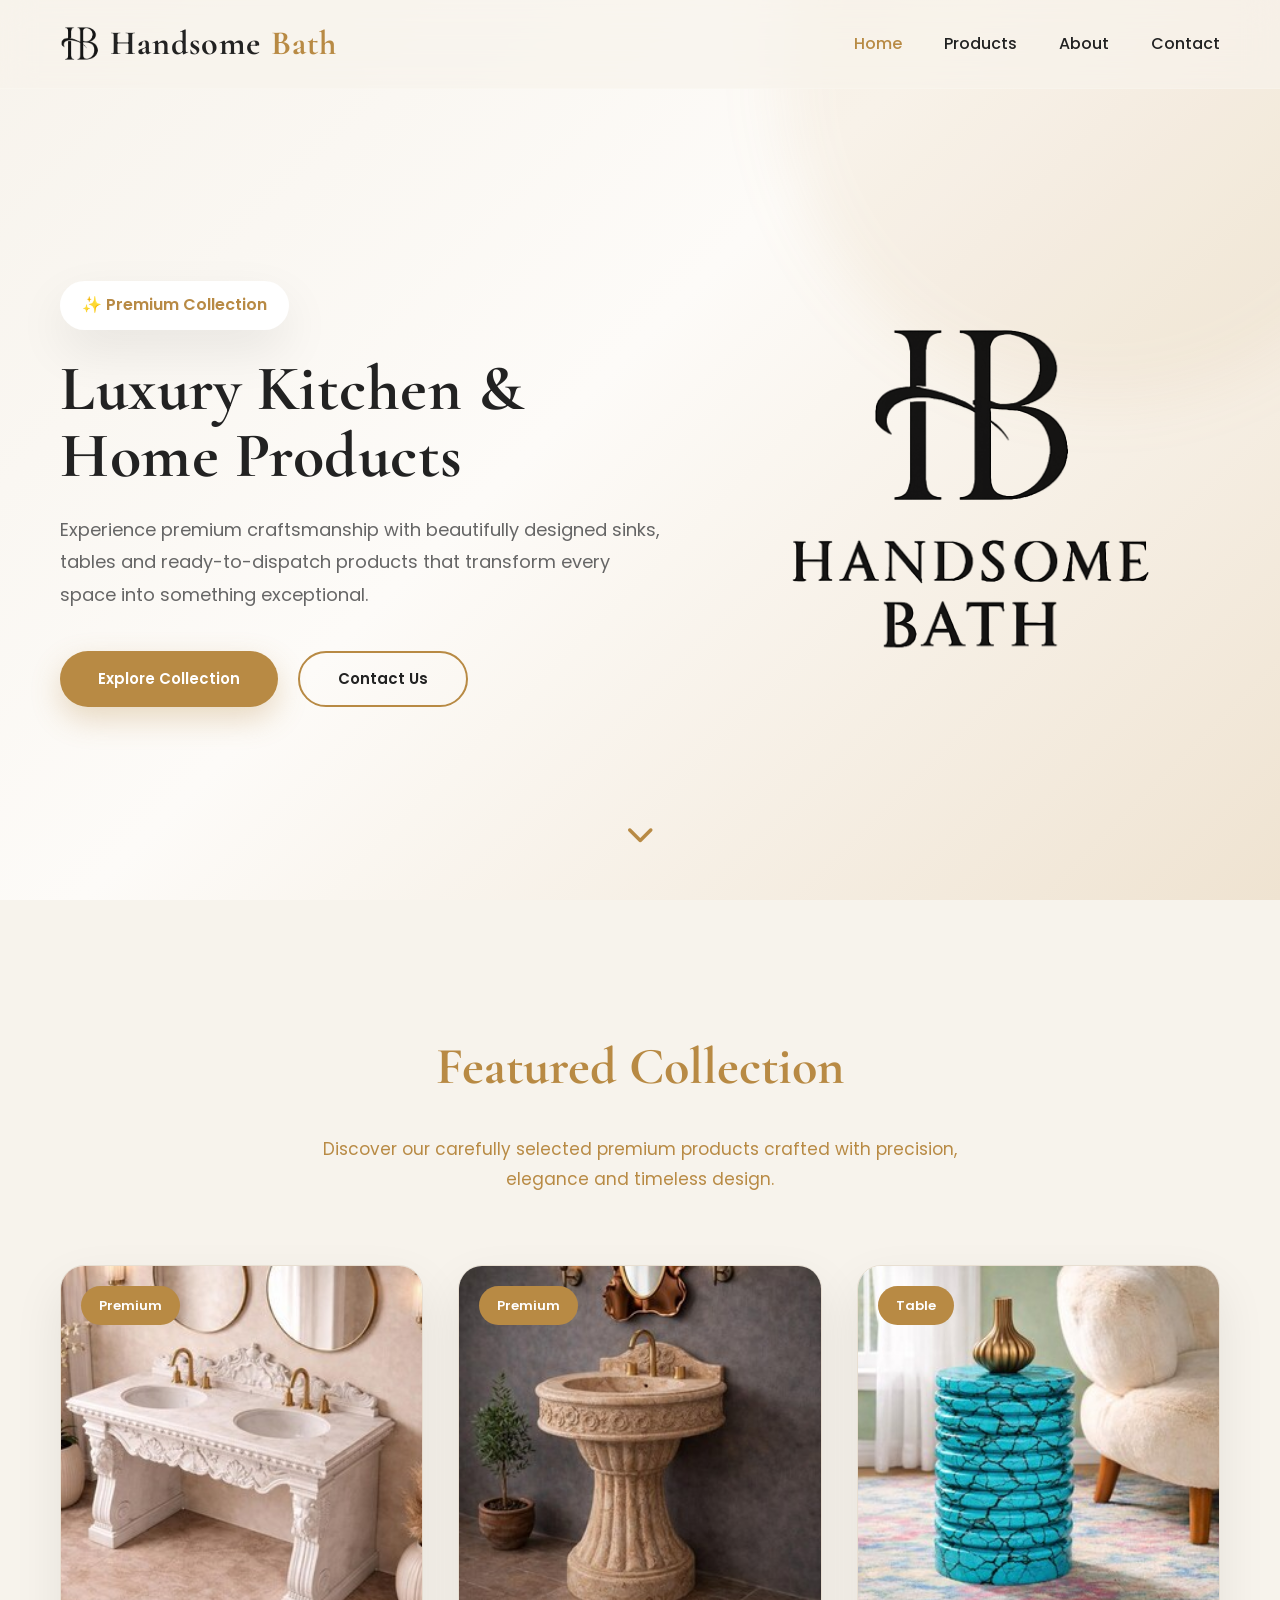
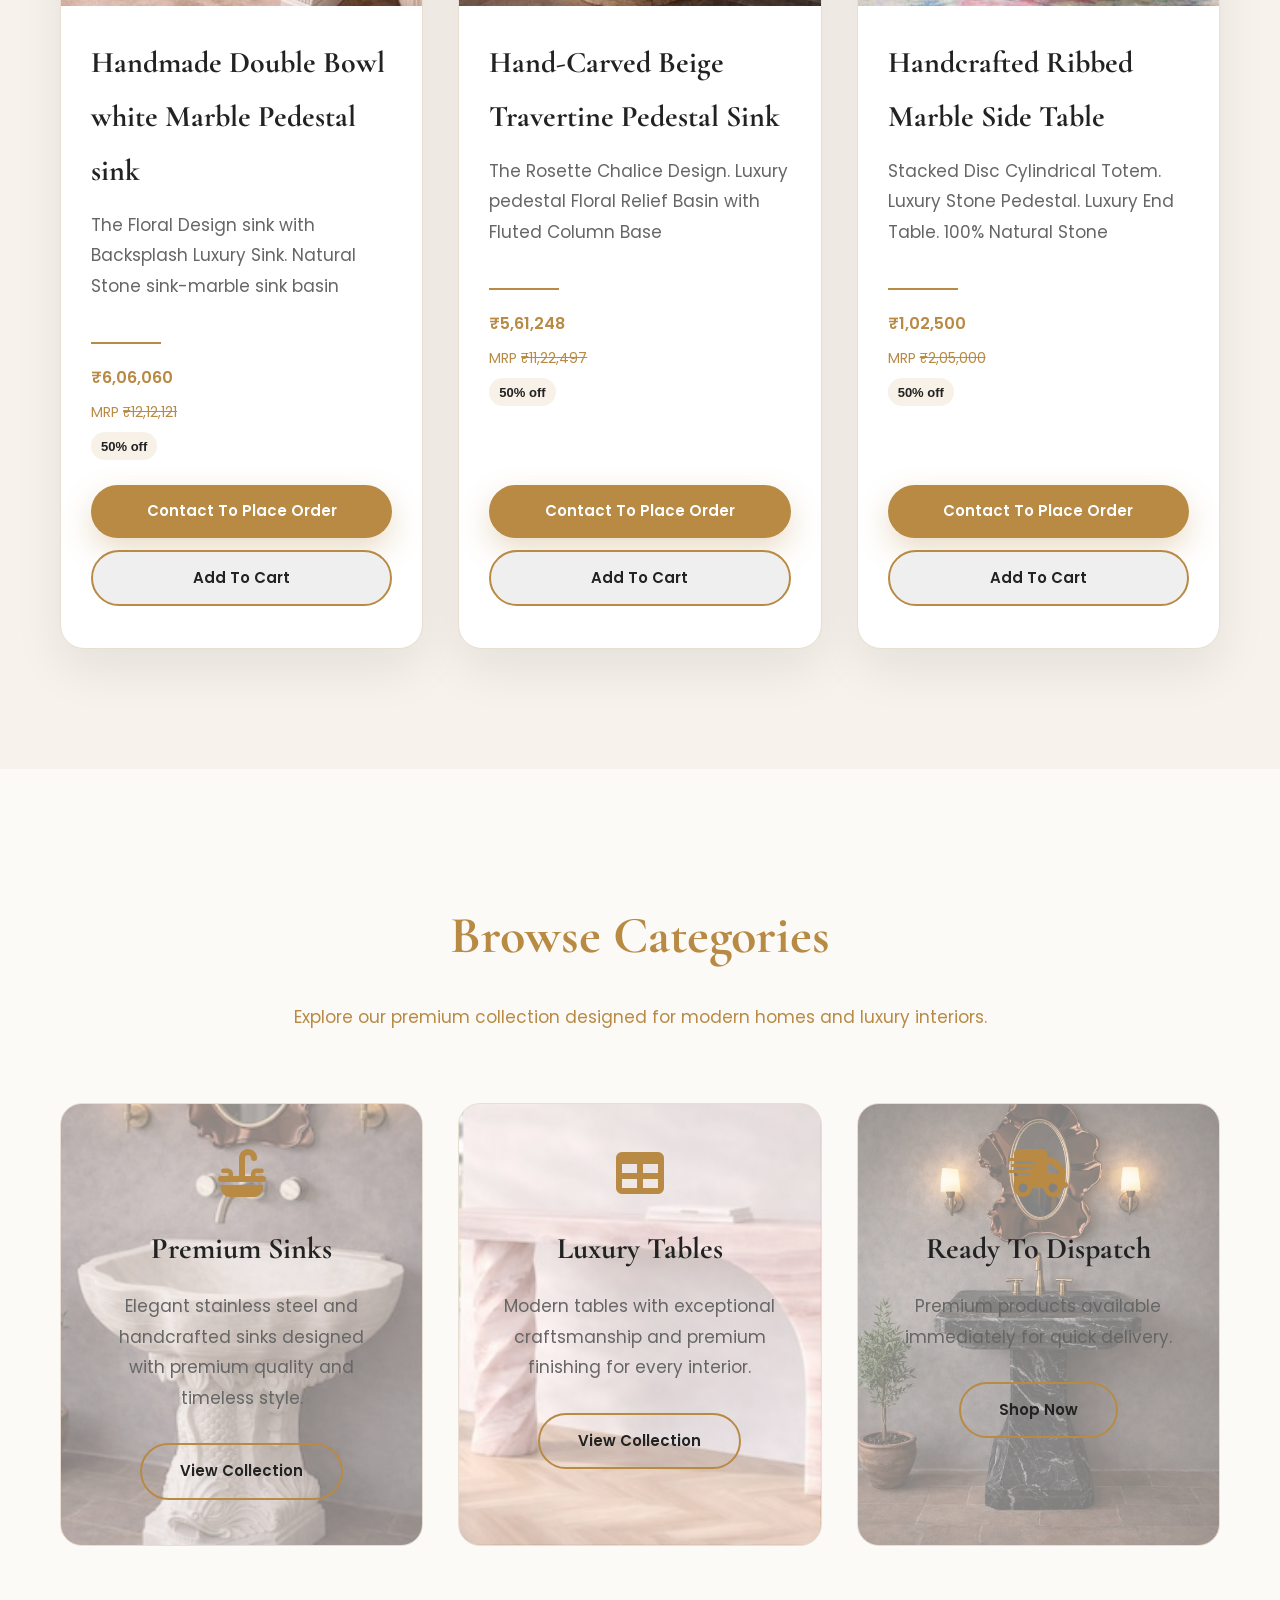
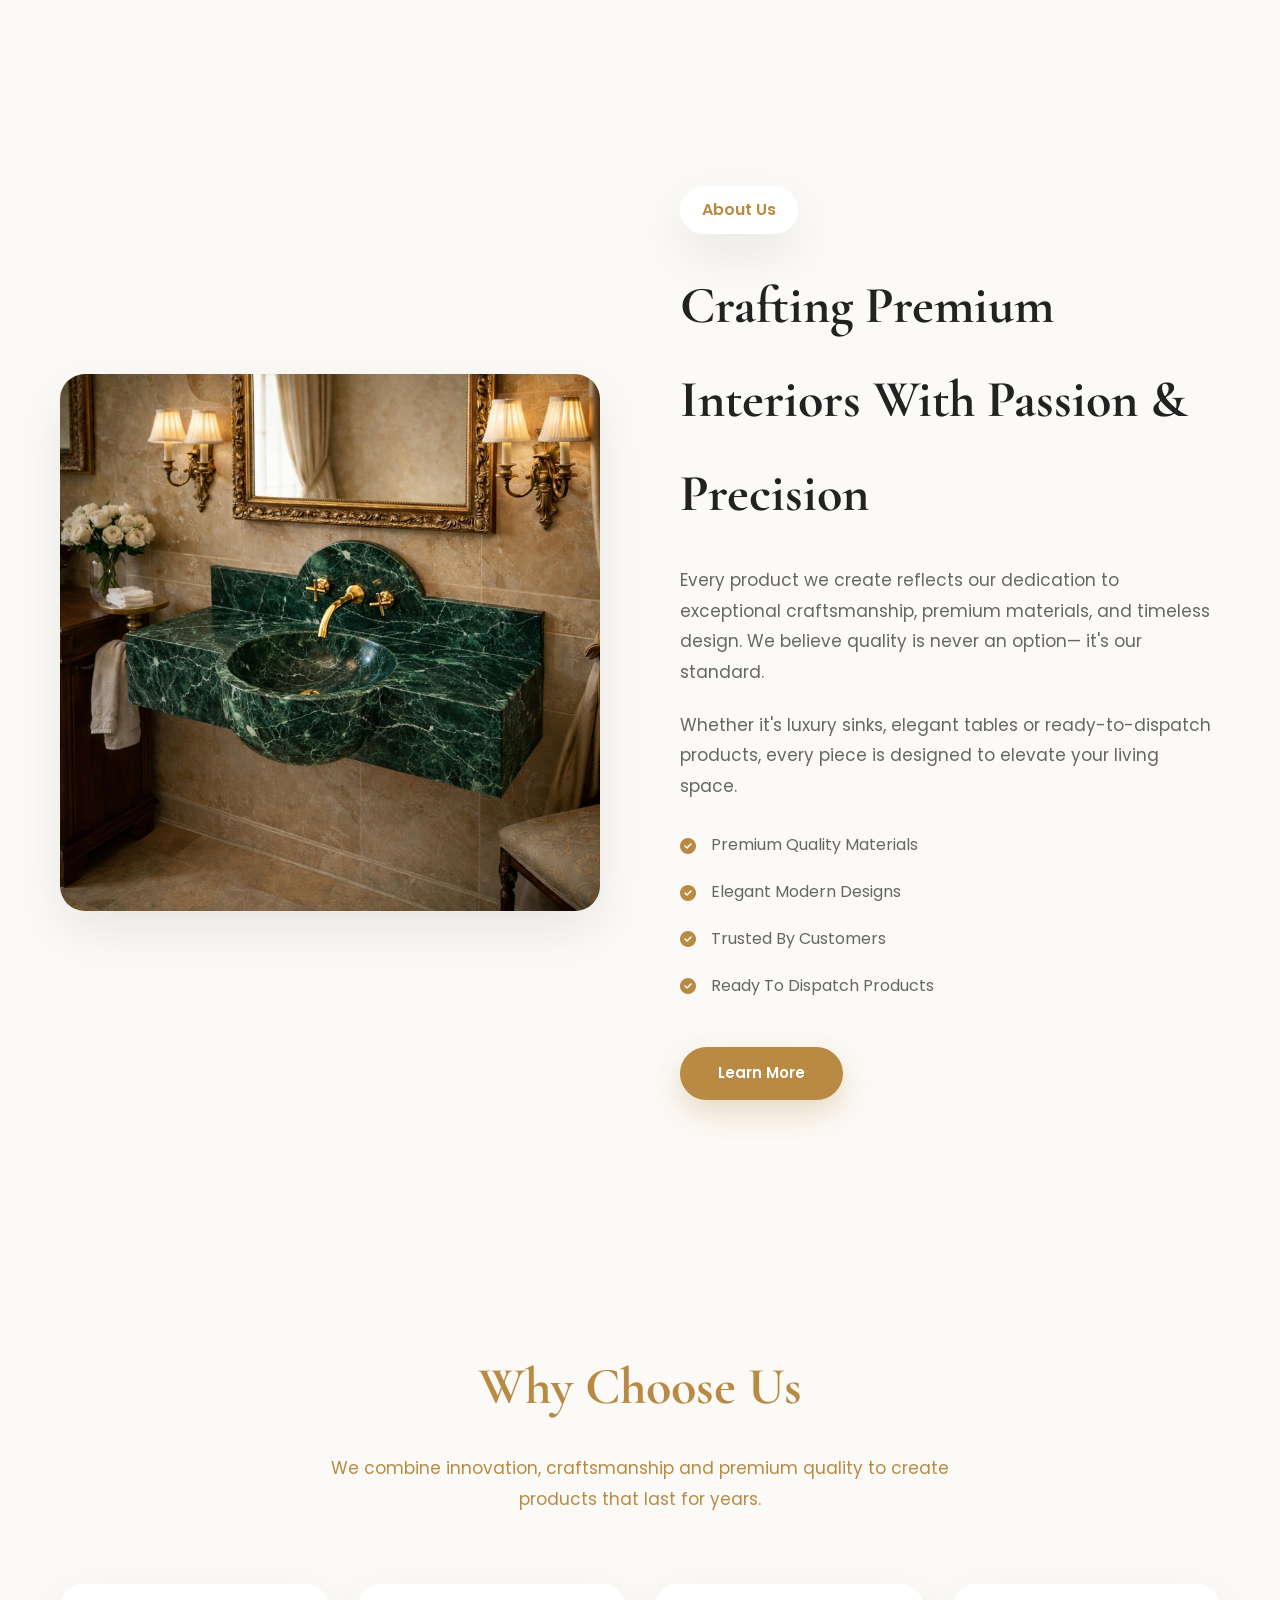
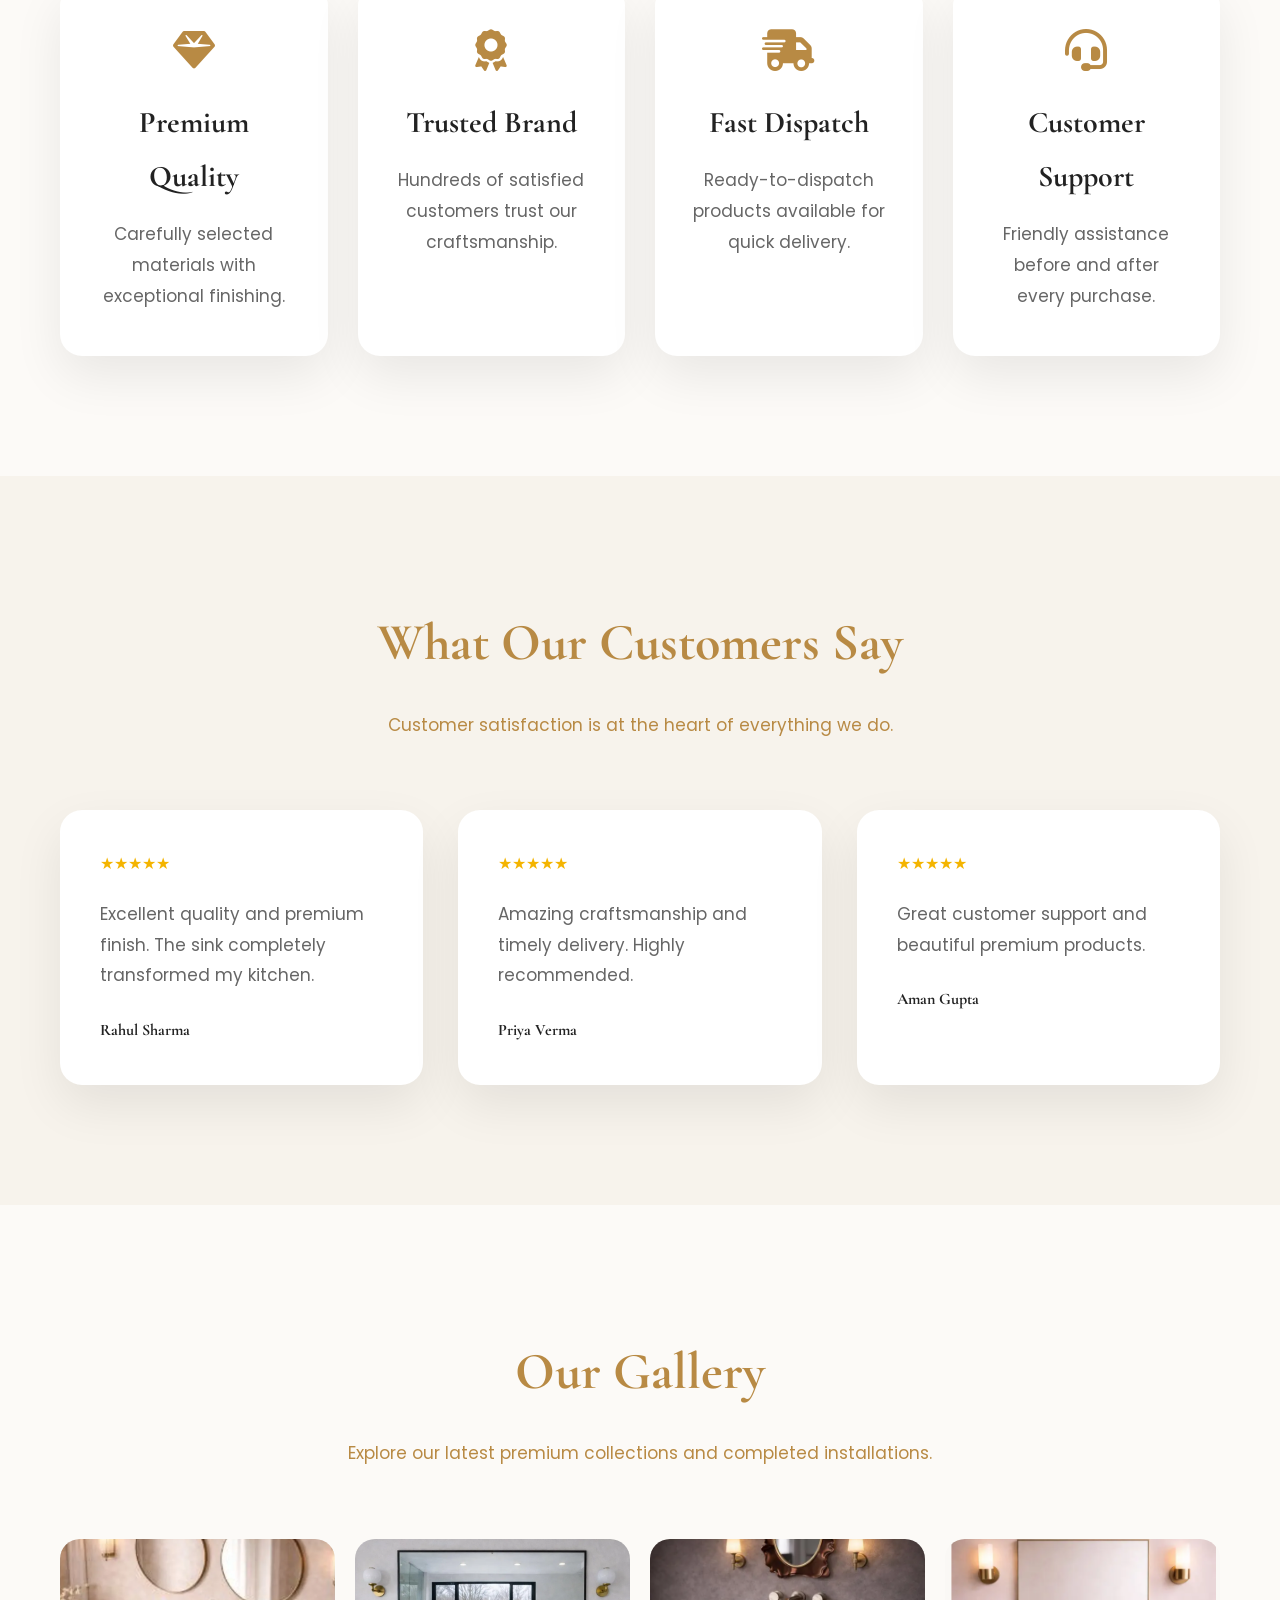
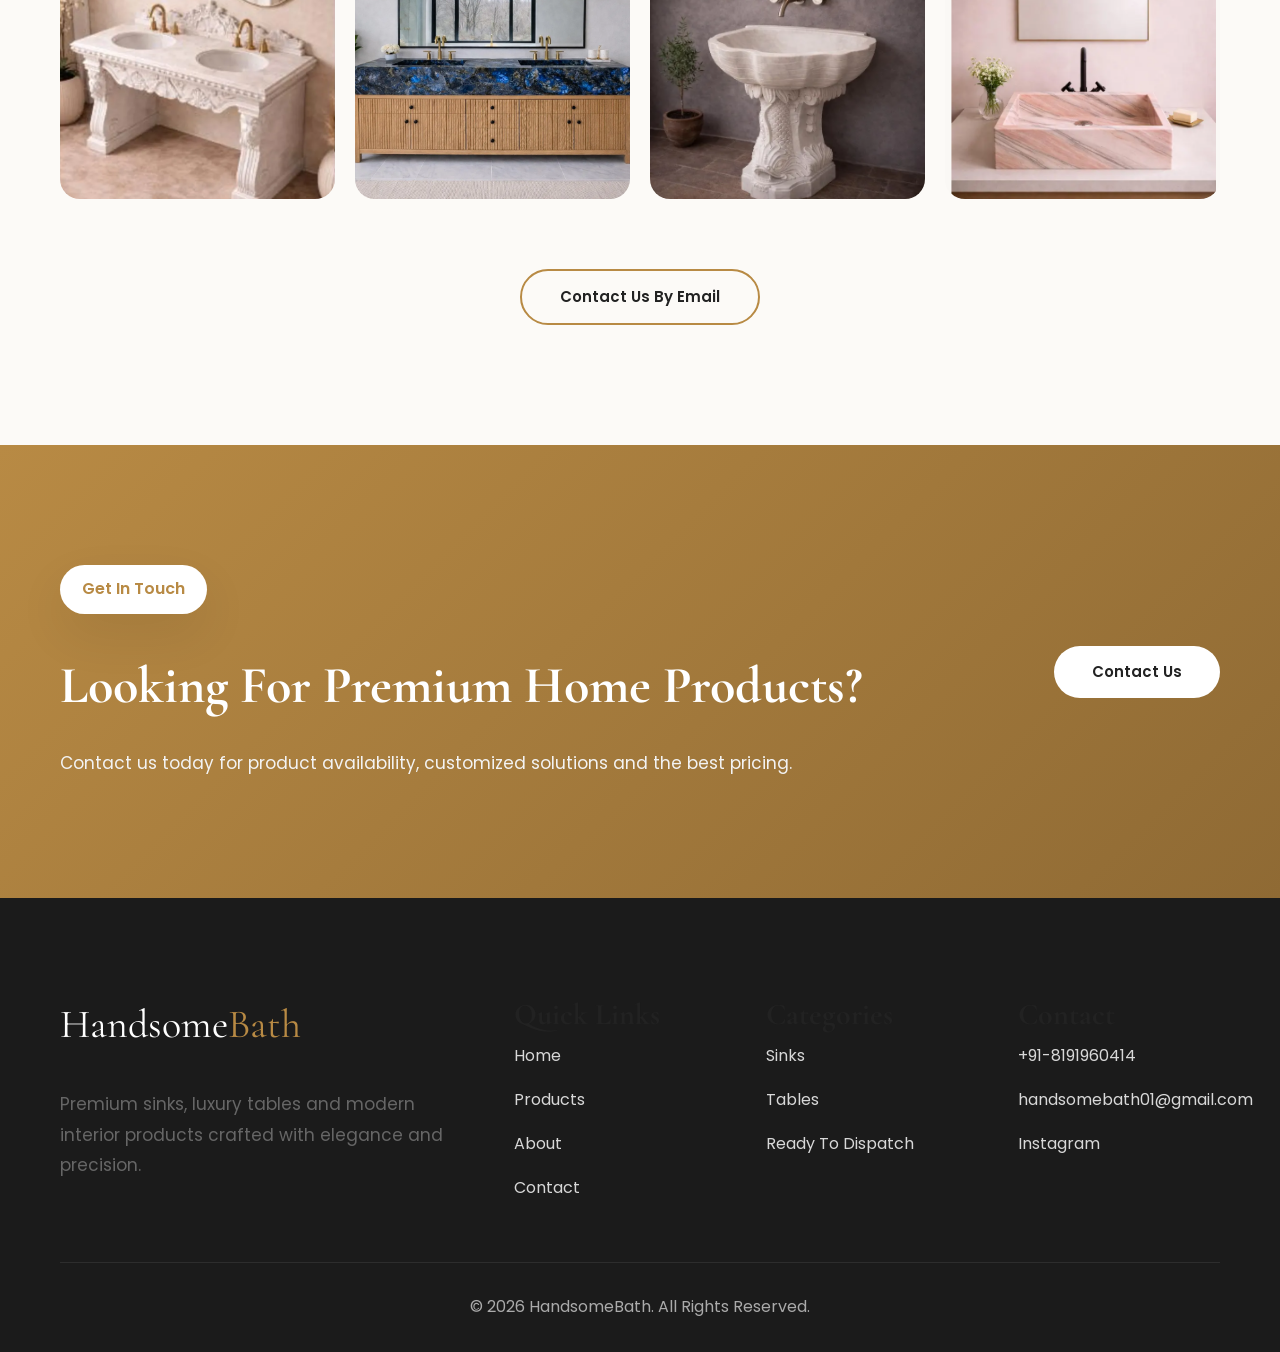
==== commit c02dfc39: "Update home, about, contact, products pages and add new logo" ====
--- a/index.html
+++ b/index.html
@@ -41,9 +41,8 @@
 
         <a href="index.html"
            class="logo">
-
+            <img src="assets/images/logo/handsome-bath-monogram.png" alt="Handsome Bath Logo" class="nav-logo">
             Handsome<span>Bath</span>
-
         </a>
 
         <ul class="nav-links">
@@ -173,8 +172,9 @@
 
 <div class="hero-image reveal">
 
-<img src="assets/images/hero/green-marble-vanity.png"
-alt="Luxury Kitchen">
+<img src="assets/images/hero/handsome-bath-logo.png"
+alt="Handsome Bath Logo"
+class="hero-logo">
 
 </div>
 
@@ -219,98 +219,64 @@
 
 
 
-<div class="featured-grid">
-
-
-
-
-<!-- CARD -->
-
-<div class="feature-box reveal">
-
-<img src="assets/images/products/luxury-sink-green.png">
-
-<div class="feature-overlay">
-
-<div>
-
-<h3>
-
-Luxury Sinks
-
-</h3>
-
-<p>
-
-Elegant craftsmanship for modern kitchens.
-
-</p>
-
-</div>
-
-</div>
-
-</div>
-
-
-
-
-
-<div class="feature-box reveal">
-
-<img src="assets/images/products/designer-table-green.png">
-
-<div class="feature-overlay">
-
-<div>
-
-<h3>
-
-Designer Tables
-
-</h3>
-
-<p>
-
-Luxury furniture with premium finish.
-
-</p>
-
-</div>
-
-</div>
-
-</div>
-
-
-
-
-
-<div class="feature-box reveal">
-
-<img src="assets/images/products/ready-black-basin.png">
-
-<div class="feature-overlay">
-
-<div>
-
-<h3>
-
-Ready To Dispatch
-
-</h3>
-
-<p>
-
-Available for immediate delivery.
-
-</p>
-
-</div>
-
-</div>
-
-</div>
+<div class="product-grid">
+
+    <div class="product-card reveal">
+        <div class="product-image">
+            <span class="product-badge">Premium</span>
+            <img src="assets/images/products/il_340x270.7879505067_onnh.jpg" alt="Handmade Double Bowl white Marble Pedestal sink - The Floral Design sink with Backsplash Luxury Sink - Natural Stone sink-marble sink basin">
+        </div>
+        <div class="product-content">
+            <h3>Handmade Double Bowl white Marble Pedestal sink</h3>
+            <p>The Floral Design sink with Backsplash Luxury Sink. Natural Stone sink-marble sink basin</p>
+            <div class="product-divider"></div>
+            <div class="product-price-block">
+                <div class="product-price">₹6,06,060</div>
+                <div class="product-mrp">MRP <span>₹12,12,121</span></div>
+                <div class="product-discount">50% off</div>
+            </div>
+            <a href="https://wa.me/918191960414?text=Hello%20HandsomeBath%2C%20I%20am%20interested%20in%20ordering%20the%20'Handmade%20Double%20Bowl%20white%20Marble%20Pedestal%20sink'%20priced%20at%20%E2%82%B96%2C06%2C060." target="_blank" rel="noopener" class="btn btn-primary">Contact To Place Order</a>
+            <button class="btn btn-outline add-to-cart" type="button" data-name="Handmade Double Bowl white Marble Pedestal sink" data-price="606060" data-image="assets/images/products/il_340x270.7879505067_onnh.jpg">Add To Cart</button>
+        </div>
+    </div>
+
+    <div class="product-card reveal">
+        <div class="product-image">
+            <span class="product-badge">Premium</span>
+            <img src="assets/images/products/il_340x270.7838852772_ny1l.jpg" alt="Hand-Carved Beige Travertine Pedestal Sink - The Rosette Chalice Design - Luxury pedestal Floral Relief Basin with Fluted Column Base">
+        </div>
+        <div class="product-content">
+            <h3>Hand-Carved Beige Travertine Pedestal Sink</h3>
+            <p>The Rosette Chalice Design. Luxury pedestal Floral Relief Basin with Fluted Column Base</p>
+            <div class="product-divider"></div>
+            <div class="product-price-block">
+                <div class="product-price">₹5,61,248</div>
+                <div class="product-mrp">MRP <span>₹11,22,497</span></div>
+                <div class="product-discount">50% off</div>
+            </div>
+            <a href="https://wa.me/918191960414?text=Hello%20HandsomeBath%2C%20I%20am%20interested%20in%20ordering%20the%20'Hand-Carved%20Beige%20Travertine%20Pedestal%20Sink'%20priced%20at%20%E2%82%B95%2C61%2C248." target="_blank" rel="noopener" class="btn btn-primary">Contact To Place Order</a>
+            <button class="btn btn-outline add-to-cart" type="button" data-name="Hand-Carved Beige Travertine Pedestal Sink" data-price="561248" data-image="assets/images/products/il_340x270.7838852772_ny1l.jpg">Add To Cart</button>
+        </div>
+    </div>
+
+    <div class="product-card reveal">
+        <div class="product-image">
+            <span class="product-badge">Table</span>
+            <img src="assets/images/products/il_340x270.7688243954_1jl7.jpg" alt="Handcrafted Ribbed Marble Side Table - Stacked Disc Cylindrical Totem - Luxury Stone Pedestal - Luxury End Table - 100% Natural Stone">
+        </div>
+        <div class="product-content">
+            <h3>Handcrafted Ribbed Marble Side Table</h3>
+            <p>Stacked Disc Cylindrical Totem. Luxury Stone Pedestal. Luxury End Table. 100% Natural Stone</p>
+            <div class="product-divider"></div>
+            <div class="product-price-block">
+                <div class="product-price">₹1,02,500</div>
+                <div class="product-mrp">MRP <span>₹2,05,000</span></div>
+                <div class="product-discount">50% off</div>
+            </div>
+            <a href="https://wa.me/918191960414?text=Hello%20HandsomeBath%2C%20I%20am%20interested%20in%20ordering%20the%20'Handcrafted%20Ribbed%20Marble%20Side%20Table'%20priced%20at%20%E2%82%B91%2C02%2C500." target="_blank" rel="noopener" class="btn btn-primary">Contact To Place Order</a>
+            <button class="btn btn-outline add-to-cart" type="button" data-name="Handcrafted Ribbed Marble Side Table" data-price="102500" data-image="assets/images/products/il_340x270.7688243954_1jl7.jpg">Add To Cart</button>
+        </div>
+    </div>
 
 </div>
 
@@ -342,7 +308,7 @@
 
             <!-- Category 1 -->
 
-            <div class="category-card reveal">
+            <div class="category-card sinks-bg reveal">
 
                 <i class="fa-solid fa-sink"></i>
 
@@ -370,7 +336,7 @@
 
             <!-- Category 2 -->
 
-            <div class="category-card reveal">
+            <div class="category-card tables-bg reveal">
 
                 <i class="fa-solid fa-table"></i>
 
@@ -398,7 +364,7 @@
 
             <!-- Category 3 -->
 
-            <div class="category-card reveal">
+            <div class="category-card ready-bg reveal">
 
                 <i class="fa-solid fa-truck-fast"></i>
 
@@ -434,94 +400,6 @@
 
 
 
-<!--=========================================================
-TOP SELLING PRODUCTS
-==========================================================-->
-
-<section class="products">
-
-    <div class="container">
-
-        <h2 class="section-title reveal">
-
-            Best Selling Products
-
-        </h2>
-
-        <p class="section-subtitle reveal">
-
-            Our most loved products, crafted with premium
-            materials and elegant finishes.
-
-        </p>
-
-        <div class="product-grid">
-
-            <!-- Product 1: Handmade Double Bowl White Marble Pedestal Sink -->
-            <div class="product-card reveal">
-                <div class="product-image">
-                    <span class="product-badge">Best Seller</span>
-                    <img src="assets/images/products/il_340x270.7879505067_onnh.jpg" alt="Handmade Double Bowl White Marble Pedestal Sink">
-                </div>
-                <div class="product-content">
-                    <h3>Handmade Double Bowl White Marble Pedestal Sink</h3>
-                    <p>The Floral Design sink with Backsplash Luxury Sink. Natural Stone sink-marble sink basin</p>
-                    <div class="product-divider"></div>
-                    <div class="product-price">
-                        ₹606,060
-                    </div>
-                    <a href="https://wa.me/918191960414?text=Hello%20HandsomeBath%2C%20I%20am%20interested%20in%20ordering%20the%20%27Handmade%20Double%20Bowl%20White%20Marble%20Pedestal%20Sink%27%20priced%20at%20%E2%82%B9606%2C060."
-                       target="_blank"
-                       class="btn btn-primary">
-                        Contact To Place Order
-                    </a>
-                </div>
-            </div>
-
-            <!-- Product 2: Hand-Carved Beige Travertine Pedestal Sink -->
-            <div class="product-card reveal">
-                <div class="product-image">
-                    <span class="product-badge">Best Seller</span>
-                    <img src="assets/images/products/il_340x270.7838852772_ny1l.jpg" alt="Hand-Carved Beige Travertine Pedestal Sink">
-                </div>
-                <div class="product-content">
-                    <h3>Hand-Carved Beige Travertine Pedestal Sink</h3>
-                    <p>The Rosette Chalice Design. Luxury pedestal Floral Relief Basin with Fluted Column Base</p>
-                    <div class="product-divider"></div>
-                    <div class="product-price">
-                        ₹561,248
-                    </div>
-                    <a href="https://wa.me/918191960414?text=Hello%20HandsomeBath%2C%20I%20am%20interested%20in%20ordering%20the%20%27Hand-Carved%20Beige%20Travertine%20Pedestal%20Sink%27%20priced%20at%20%E2%82%B9561%2C248."
-                       target="_blank"
-                       class="btn btn-primary">
-                        Contact To Place Order
-                    </a>
-                </div>
-            </div>
-
-            <!-- Product 3: Hand-Carved Monolithic Pedestal Marble Stone Sink -->
-            <div class="product-card reveal">
-                <div class="product-image">
-                    <span class="product-badge">Best Seller</span>
-                    <img src="assets/images/products/il_340x270.7831478466_jdcs.jpg" alt="Hand-Carved Monolithic Pedestal Marble Stone Sink">
-                </div>
-                <div class="product-content">
-                    <h3>Hand-Carved Monolithic Pedestal Marble Stone Sink</h3>
-                    <p>The victorious design integrated with oyster shape sink. Luxury sink. Natural stone</p>
-                    <div class="product-divider"></div>
-                    <div class="product-price">
-                        ₹499,999
-                    </div>
-                    <a href="https://wa.me/918191960414?text=Hello%20HandsomeBath%2C%20I%20am%20interested%20in%20ordering%20the%20%27Hand-Carved%20Monolithic%20Pedestal%20Marble%20Stone%20Sink%27%20priced%20at%20%E2%82%B9499%2C999."
-                       target="_blank"
-                       class="btn btn-primary">
-                        Contact To Place Order
-                    </a>
-                </div>
-            </div>
-
-        </div>
-</section>
 <!--=========================================================
 ABOUT PREVIEW
 ==========================================================-->
--- a/assets/css/style.css
+++ b/assets/css/style.css
@@ -66,6 +66,8 @@
 
     scroll-behavior:smooth;
 
+    overflow-x:hidden;
+
 }
 
 body{
@@ -84,6 +86,8 @@
 
 img{
 
+    max-width:100%;
+
     width:100%;
 
     display:block;
@@ -122,11 +126,41 @@
 
 .container{
 
-    width:92%;
-
-    max-width:var(--container);
+    width:min(92%, var(--container));
 
     margin:auto;
+
+}
+
+.hero-wrapper,
+.about-wrapper,
+.contact-wrapper,
+.cta-wrapper,
+.footer-grid,
+.product-grid,
+.category-grid,
+.featured-grid,
+.feature-grid,
+.testimonial-grid,
+.instagram-grid,
+.grid-2,
+.grid-3,
+.grid-4{
+
+    min-width:0;
+
+}
+
+.hero-content,
+.about-content,
+.product-content,
+.contact-card,
+.category-card,
+.feature-card,
+.testimonial,
+.footer-grid > div{
+
+    min-width:0;
 
 }
 
@@ -268,6 +302,12 @@
 
     transition:var(--transition);
 
+    text-align:center;
+
+    line-height:1.35;
+
+    white-space:normal;
+
 }
 
 .btn-primary{
@@ -360,6 +400,22 @@
 
     letter-spacing:1px;
 
+    display:inline-flex;
+
+    align-items:center;
+
+    gap:10px;
+
+}
+
+.nav-logo{
+
+    height:36px;
+
+    width:auto;
+
+    object-fit:contain;
+
 }
 
 .logo span{
@@ -573,7 +629,7 @@
 
 .hero{
 
-    min-height:100vh;
+    min-height:100svh;
 
     display:flex;
 
@@ -592,6 +648,12 @@
 
 }
 
+.hero .container{
+
+    padding-top:88px;
+
+}
+
 .hero::before{
 
     content:"";
@@ -614,6 +676,30 @@
 
 }
 
+.products-hero{
+
+    background-image:linear-gradient(
+        135deg,
+        rgba(247, 243, 236, 0.75) 0%,
+        rgba(253, 251, 248, 0.75) 45%,
+        rgba(239, 227, 209, 0.75) 100%
+    ),
+    url('../images/hero/products-collection-collage.png');
+
+    background-size:cover;
+
+    background-position:center center;
+
+    background-repeat:no-repeat;
+
+}
+
+.products-hero::before{
+
+    display:none;
+
+}
+
 .hero-wrapper{
 
     display:grid;
@@ -690,11 +776,27 @@
 
     transition:.5s;
 
+    max-height:680px;
+
+    object-fit:cover;
+
 }
 
 .hero-image img:hover{
 
     transform:scale(1.02);
+
+}
+
+.hero-logo{
+
+    border-radius:0 !important;
+
+    box-shadow:none !important;
+
+    max-height:520px !important;
+
+    object-fit:contain !important;
 
 }
 
@@ -866,7 +968,7 @@
 
 .feature-box img{
 
-    height:520px;
+    height:clamp(320px, 40vw, 520px);
 
     object-fit:cover;
 
@@ -982,6 +1084,48 @@
     margin-bottom:30px;
 
 }
+
+.category-card.sinks-bg{
+
+    background-image:linear-gradient(
+        rgba(253, 251, 248, 0.5),
+        rgba(253, 251, 248, 0.5)
+    ),
+    url('../images/products/il_340x270.7831478466_jdcs.jpg');
+
+    background-size:cover;
+
+    background-position:center center;
+
+}
+
+.category-card.tables-bg{
+
+    background-image:linear-gradient(
+        rgba(253, 251, 248, 0.5),
+        rgba(253, 251, 248, 0.5)
+    ),
+    url('../images/products/il_340x270.7904542635_2wcu.jpg');
+
+    background-size:cover;
+
+    background-position:center center;
+
+}
+
+.category-card.ready-bg{
+
+    background-image:linear-gradient(
+        rgba(253, 251, 248, 0.5),
+        rgba(253, 251, 248, 0.5)
+    ),
+    url('../images/products/ready-black-basin.png');
+
+    background-size:cover;
+
+    background-position:center center;
+
+}
 /*=========================================================
 TOP SELLING PRODUCTS
 =========================================================*/
@@ -996,7 +1140,7 @@
 
     display:grid;
 
-    grid-template-columns:repeat(3,1fr);
+    grid-template-columns:repeat(auto-fit, minmax(300px, 1fr));
 
     gap:35px;
 
@@ -1016,6 +1160,10 @@
 
     box-shadow:var(--shadow);
 
+    display:flex;
+
+    flex-direction:column;
+
 }
 
 .product-card:hover{
@@ -1036,7 +1184,7 @@
 
 .product-image img{
 
-    height:340px;
+    height:clamp(260px, 28vw, 340px);
 
     object-fit:cover;
 
@@ -1076,18 +1224,28 @@
 
     padding:30px;
 
+    display:flex;
+
+    flex-direction:column;
+
+    flex:1;
+
 }
 
 .product-content h3{
 
     margin-bottom:12px;
 
+    overflow-wrap:anywhere;
+
 }
 
 .product-content p{
 
     margin-bottom:20px;
 
+    overflow-wrap:anywhere;
+
 }
 
 .product-divider{
@@ -1159,6 +1317,12 @@
 .product-content .btn{
 
     margin-bottom:12px;
+
+}
+
+.product-content .btn-primary{
+
+    margin-top:auto;
 
 }
 
@@ -1268,7 +1432,7 @@
 
     top:0;
 
-    right:-420px;
+    right:0;
 
     width:min(420px, 100%);
 
@@ -1284,13 +1448,15 @@
 
     box-shadow:-20px 0 55px rgba(0,0,0,.18);
 
+    transform:translateX(100%);
+
     transition:.35s;
 
 }
 
 .cart-drawer.active{
 
-    right:0;
+    transform:translateX(0);
 
 }
 
@@ -1962,3 +2128,639 @@
     visibility:visible;
 
 }
+
+/*=========================================================
+SHOP COLLECTION SIDEBAR & FILTER STYLES
+==========================================================*/
+
+.shop-section {
+
+    padding: 80px 0;
+
+    background: var(--bg);
+
+}
+
+.shop-layout {
+
+    display: grid;
+
+    grid-template-columns: 280px 1fr;
+
+    gap: 40px;
+
+    align-items: start;
+
+    margin-top: 20px;
+
+}
+
+.shop-sidebar {
+
+    background: white;
+
+    padding: 30px 24px;
+
+    border-radius: 20px;
+
+    border: 1px solid var(--border);
+
+    position: sticky;
+
+    top: 100px;
+
+    box-shadow: 0 4px 20px rgba(0, 0, 0, 0.02);
+
+    transition: 0.3s;
+
+}
+
+.sidebar-title {
+
+    font-size: 20px;
+
+    font-weight: 600;
+
+    margin-bottom: 20px;
+
+    padding-bottom: 12px;
+
+    border-bottom: 2px solid var(--border);
+
+    color: var(--dark);
+
+    font-family: 'Cormorant Garamond', serif;
+
+    letter-spacing: 0.5px;
+
+}
+
+.shop-categories {
+
+    list-style: none;
+
+    padding: 0;
+
+    margin: 0;
+
+    display: flex;
+
+    flex-direction: column;
+
+    gap: 10px;
+
+}
+
+.shop-categories li {
+
+    font-size: 14.5px;
+
+    color: var(--text-muted);
+
+    padding: 10px 14px;
+
+    border-radius: 10px;
+
+    cursor: pointer;
+
+    transition: all 0.3s ease;
+
+    display: flex;
+
+    justify-content: space-between;
+
+    align-items: center;
+
+    background: transparent;
+
+    font-weight: 500;
+
+}
+
+.shop-categories li span {
+
+    font-size: 12.5px;
+
+    color: #999;
+
+    font-weight: 500;
+
+    background: rgba(0, 0, 0, 0.03);
+
+    padding: 2px 8px;
+
+    border-radius: 20px;
+
+    transition: 0.3s;
+
+}
+
+.shop-categories li:hover {
+
+    background: rgba(222, 192, 142, 0.08);
+
+    color: var(--gold);
+
+}
+
+.shop-categories li:hover span {
+
+    background: rgba(222, 192, 142, 0.15);
+
+    color: var(--gold);
+
+}
+
+.shop-categories li.active {
+
+    background: var(--gold);
+
+    color: white;
+
+}
+
+.shop-categories li.active span {
+
+    background: rgba(255, 255, 255, 0.25);
+
+    color: white;
+
+}
+
+/* Toolbar & Sorting Dropdown */
+.shop-toolbar {
+
+    display: flex;
+
+    justify-content: space-between;
+
+    align-items: center;
+
+    margin-bottom: 30px;
+
+    padding: 16px 24px;
+
+    background: white;
+
+    border-radius: 16px;
+
+    border: 1px solid var(--border);
+
+    box-shadow: 0 4px 20px rgba(0, 0, 0, 0.02);
+
+    position: relative;
+
+    z-index: 20;
+
+}
+
+.product-count {
+
+    font-size: 15px;
+
+    color: var(--text-muted);
+
+}
+
+.product-count span {
+
+    font-weight: 600;
+
+    color: var(--dark);
+
+}
+
+.sort-wrapper {
+
+    display: flex;
+
+    align-items: center;
+
+    gap: 12px;
+
+}
+
+.sort-label {
+
+    font-size: 14.5px;
+
+    color: var(--text-muted);
+
+    font-weight: 500;
+
+}
+
+.sort-dropdown-container {
+
+    position: relative;
+
+}
+
+.sort-dropdown-trigger {
+
+    background: var(--bg);
+
+    border: 1px solid var(--border);
+
+    padding: 10px 18px;
+
+    border-radius: 10px;
+
+    cursor: pointer;
+
+    font-size: 14px;
+
+    font-weight: 500;
+
+    color: var(--dark);
+
+    display: flex;
+
+    align-items: center;
+
+    gap: 10px;
+
+    transition: all 0.3s ease;
+
+    min-width: 170px;
+
+    justify-content: space-between;
+
+}
+
+.sort-dropdown-trigger:hover {
+
+    border-color: var(--gold);
+
+    background: white;
+
+}
+
+.sort-dropdown-trigger i {
+
+    font-size: 11px;
+
+    transition: transform 0.3s ease;
+
+}
+
+.sort-dropdown-trigger.open i {
+
+    transform: rotate(180deg);
+
+}
+
+.sort-dropdown-menu {
+
+    position: absolute;
+
+    top: 100%;
+
+    right: 0;
+
+    margin-top: 8px;
+
+    background: white;
+
+    border: 1px solid var(--border);
+
+    border-radius: 12px;
+
+    box-shadow: 0 10px 30px rgba(0,0,0,0.06);
+
+    list-style: none;
+
+    padding: 8px;
+
+    min-width: 190px;
+
+    z-index: 1000;
+
+    opacity: 0;
+
+    visibility: hidden;
+
+    transform: translateY(10px);
+
+    transition: all 0.3s ease;
+
+}
+
+.sort-dropdown-menu.show {
+
+    opacity: 1;
+
+    visibility: visible;
+
+    transform: translateY(0);
+
+}
+
+.sort-dropdown-menu li {
+
+    padding: 10px 16px;
+
+    font-size: 14px;
+
+    color: var(--text-muted);
+
+    cursor: pointer;
+
+    border-radius: 8px;
+
+    transition: all 0.2s ease;
+
+    display: flex;
+
+    justify-content: space-between;
+
+    align-items: center;
+
+    font-weight: 500;
+
+}
+
+.sort-dropdown-menu li i {
+
+    font-size: 12px;
+
+    color: var(--gold);
+
+    opacity: 0;
+
+    transition: 0.2s;
+
+}
+
+.sort-dropdown-menu li.active {
+
+    background: rgba(222, 192, 142, 0.08);
+
+    color: var(--gold);
+
+}
+
+.sort-dropdown-menu li.active i {
+
+    opacity: 1;
+
+}
+
+.sort-dropdown-menu li:hover {
+
+    background: rgba(0, 0, 0, 0.02);
+
+    color: var(--dark);
+
+}
+
+/* Hide animation for filtered products */
+.product-card.hidden {
+
+    display: none !important;
+
+}
+
+/* Mobile Responsive */
+@media (max-width: 992px) {
+
+    .shop-layout {
+
+        grid-template-columns: 1fr;
+
+        gap: 30px;
+
+    }
+
+    .shop-sidebar {
+
+        position: static;
+
+        padding: 20px;
+
+    }
+
+    .shop-categories {
+
+        flex-direction: row;
+
+        overflow-x: auto;
+
+        padding-bottom: 8px;
+
+        gap: 8px;
+
+        scrollbar-width: thin;
+
+        -webkit-overflow-scrolling: touch;
+
+    }
+
+    .shop-categories::-webkit-scrollbar {
+
+        height: 4px;
+
+    }
+
+    .shop-categories::-webkit-scrollbar-thumb {
+
+        background: var(--border);
+
+        border-radius: 2px;
+
+    }
+
+    .shop-categories li {
+
+        white-space: nowrap;
+
+        flex-shrink: 0;
+
+        padding: 8px 14px;
+
+    }
+
+}
+
+@media (max-width: 576px) {
+
+    .shop-toolbar {
+
+        flex-direction: column;
+
+        align-items: stretch;
+
+        gap: 16px;
+
+    }
+
+    .sort-wrapper {
+
+        justify-content: space-between;
+
+    }
+
+    .sort-dropdown-trigger {
+
+        flex-grow: 1;
+
+    }
+
+}
+
+/*=========================================================
+FAQ ACCORDION SECTION
+==========================================================*/
+.faq-section {
+
+    padding: 100px 0;
+
+    background: var(--bg);
+
+}
+
+.faq-grid {
+
+    max-width: 800px;
+
+    margin: 40px auto 0;
+
+    display: flex;
+
+    flex-direction: column;
+
+    gap: 16px;
+
+}
+
+.faq-item {
+
+    background: white;
+
+    border: 1px solid var(--border);
+
+    border-radius: 14px;
+
+    overflow: hidden;
+
+    transition: all 0.3s ease;
+
+    box-shadow: 0 4px 15px rgba(0, 0, 0, 0.01);
+
+}
+
+.faq-item:hover {
+
+    border-color: var(--gold);
+
+    box-shadow: 0 6px 20px rgba(222, 192, 142, 0.05);
+
+}
+
+.faq-question {
+
+    width: 100%;
+
+    background: transparent;
+
+    border: none;
+
+    padding: 22px 28px;
+
+    text-align: left;
+
+    font-size: 16.5px;
+
+    font-weight: 600;
+
+    color: var(--dark);
+
+    display: flex;
+
+    justify-content: space-between;
+
+    align-items: center;
+
+    cursor: pointer;
+
+    transition: all 0.3s ease;
+
+    gap: 20px;
+
+    font-family: inherit;
+
+}
+
+.faq-question span {
+
+    line-height: 1.4;
+
+}
+
+.faq-question i {
+
+    font-size: 14px;
+
+    color: var(--gold);
+
+    transition: transform 0.3s ease;
+
+}
+
+.faq-item.active {
+
+    border-color: var(--gold);
+
+    background: white;
+
+}
+
+.faq-item.active .faq-question {
+
+    padding-bottom: 12px;
+
+}
+
+.faq-item.active .faq-question i {
+
+    transform: rotate(45deg);
+
+}
+
+.faq-answer {
+
+    max-height: 0;
+
+    overflow: hidden;
+
+    transition: max-height 0.4s cubic-bezier(0.4, 0, 0.2, 1);
+
+    padding: 0 28px;
+
+}
+
+.faq-item.active .faq-answer {
+
+    max-height: 500px;
+
+    padding-bottom: 24px;
+
+}
+
+.faq-answer p {
+
+    font-size: 15px;
+
+    line-height: 1.6;
+
+    color: var(--text-muted);
+
+    margin: 0 0 12px;
+
+}
+
+.faq-answer p:last-child {
+
+    margin-bottom: 0;
+
+}
--- a/assets/css/responsive.css
+++ b/assets/css/responsive.css
@@ -5,398 +5,712 @@
 
 
 /*=========================================================
-1400px
+LARGE DESKTOP
 =========================================================*/
 
 @media(max-width:1400px){
 
-.container{
-
-width:94%;
+    :root{
+
+        --container:1160px;
+
+    }
+
+    h1{
+
+        font-size:64px;
+
+    }
+
+    .hero-wrapper{
+
+        gap:50px;
+
+    }
 
 }
 
-h1{
-
-font-size:64px;
+
+
+/*=========================================================
+LAPTOP / SMALL DESKTOP
+=========================================================*/
+
+@media(max-width:1200px){
+
+    section{
+
+        padding:105px 0;
+
+    }
+
+    h1{
+
+        font-size:58px;
+
+    }
+
+    h2{
+
+        font-size:46px;
+
+    }
+
+    .hero-wrapper,
+    .about-wrapper,
+    .contact-wrapper,
+    .grid-2{
+
+        grid-template-columns:1fr;
+
+        gap:60px;
+
+    }
+
+    .hero{
+
+        min-height:auto;
+
+    }
+
+    .products-hero{
+
+        min-height:auto;
+
+        background-image:linear-gradient(
+            135deg,
+            rgba(247, 243, 236, 0.75) 0%,
+            rgba(253, 251, 248, 0.75) 45%,
+            rgba(239, 227, 209, 0.75) 100%
+        ),
+        url('../images/hero/products-collection-collage.png');
+
+        background-position:center center;
+
+    }
+
+    .hero-content{
+
+        order:2;
+
+        text-align:center;
+
+    }
+
+    .hero-image{
+
+        order:1;
+
+        max-width:780px;
+
+        margin:auto;
+
+    }
+
+    .hero-content p{
+
+        margin:0 auto 40px;
+
+    }
+
+    .hero-buttons{
+
+        justify-content:center;
+
+    }
+
+    .feature-grid,
+    .featured-grid,
+    .testimonial-grid,
+    .instagram-grid,
+    .grid-4{
+
+        grid-template-columns:repeat(2, minmax(0, 1fr));
+
+    }
+
+    .category-grid{
+
+        grid-template-columns:repeat(3, minmax(0, 1fr));
+
+        gap:24px;
+
+    }
+
+    .category-card{
+
+        padding:34px 24px;
+
+    }
+
+    .footer-grid{
+
+        grid-template-columns:repeat(2, minmax(0, 1fr));
+
+    }
 
 }
 
+
+
+/*=========================================================
+TABLET
+=========================================================*/
+
+@media(max-width:992px){
+
+    section{
+
+        padding:95px 0;
+
+    }
+
+    .navbar{
+
+        height:82px;
+
+    }
+
+    .logo{
+
+        font-size:31px;
+
+    }
+
+    .nav-links{
+
+        position:fixed;
+
+        top:82px;
+
+        left:0;
+
+        width:100%;
+
+        max-height:calc(100svh - 82px);
+
+        overflow:auto;
+
+        background:#fff;
+
+        display:flex;
+
+        flex-direction:column;
+
+        align-items:center;
+
+        padding:34px 24px;
+
+        gap:24px;
+
+        box-shadow:0 15px 40px rgba(0,0,0,.08);
+
+        transform:translateX(-100%);
+
+        transition:.35s;
+
+        z-index:998;
+
+    }
+
+    .nav-links.active{
+
+        transform:translateX(0);
+
+    }
+
+    .menu-btn{
+
+        display:block;
+
+    }
+
+    h1{
+
+        font-size:50px;
+
+    }
+
+    h2{
+
+        font-size:40px;
+
+    }
+
+    h3{
+
+        font-size:27px;
+
+    }
+
+    p{
+
+        font-size:16px;
+
+    }
+
+    .hero .container{
+
+        padding-top:82px;
+
+    }
+
+    .category-grid{
+
+        grid-template-columns:repeat(2, minmax(0, 1fr));
+
+    }
+
+    .product-grid{
+
+        grid-template-columns:repeat(auto-fit, minmax(280px, 1fr));
+
+        gap:26px;
+
+    }
+
+    .product-content{
+
+        padding:26px;
+
+    }
+
+    .contact-item{
+
+        align-items:flex-start;
+
+    }
+
 }
 
 
 
-
-
 /*=========================================================
-1200px
+PHONE / LARGE PHONE
 =========================================================*/
 
-@media(max-width:1200px){
-
-.hero-wrapper,
-.about-wrapper,
-.contact-wrapper,
-.grid-2{
-
-grid-template-columns:1fr;
-
-gap:60px;
+@media(max-width:768px){
+
+    .container{
+
+        width:90%;
+
+    }
+
+    section{
+
+        padding:82px 0;
+
+    }
+
+    h1{
+
+        font-size:40px;
+
+        line-height:1.12;
+
+    }
+
+    h2{
+
+        font-size:32px;
+
+    }
+
+    h3{
+
+        font-size:25px;
+
+    }
+
+    .section-subtitle{
+
+        margin-bottom:42px;
+
+    }
+
+    .btn{
+
+        width:100%;
+
+        min-height:52px;
+
+        padding:14px 22px;
+
+    }
+
+    .hero-wrapper{
+
+        gap:42px;
+
+    }
+
+    .hero-content p{
+
+        font-size:16px;
+
+    }
+
+    .hero-buttons,
+    .cta-wrapper{
+
+        flex-direction:column;
+
+        text-align:center;
+
+    }
+
+    .hero-image img,
+    .about-image,
+    .feature-box{
+
+        border-radius:18px;
+
+    }
+
+    .category-grid,
+    .featured-grid,
+    .feature-grid,
+    .testimonial-grid,
+    .footer-grid,
+    .grid-3,
+    .grid-4{
+
+        grid-template-columns:1fr;
+
+    }
+
+    .product-grid{
+
+        grid-template-columns:1fr;
+
+    }
+
+    .product-image img{
+
+        height:300px;
+
+    }
+
+    .feature-box img{
+
+        height:360px;
+
+    }
+
+    .instagram-grid{
+
+        grid-template-columns:repeat(2, minmax(0, 1fr));
+
+    }
+
+    .contact-item{
+
+        gap:14px;
+
+    }
+
+    .contact-icon{
+
+        width:50px;
+
+        height:50px;
+
+        flex:0 0 50px;
+
+        font-size:19px;
+
+    }
+
+    .footer-grid{
+
+        text-align:center;
+
+        gap:34px;
+
+    }
+
+    .footer-links{
+
+        align-items:center;
+
+    }
+
+    .footer-links a:hover{
+
+        padding-left:0;
+
+    }
 
 }
 
-.hero-content{
-
-order:2;
-
-text-align:center;
+
+
+/*=========================================================
+SMALL PHONE
+=========================================================*/
+
+@media(max-width:576px){
+
+    .container{
+
+        width:92%;
+
+    }
+
+    section{
+
+        padding:72px 0;
+
+    }
+
+    .navbar{
+
+        height:72px;
+
+    }
+
+    .nav-links{
+
+        top:72px;
+
+        max-height:calc(100svh - 72px);
+
+        padding:28px 20px;
+
+    }
+
+    .logo{
+
+        font-size:27px;
+
+    }
+
+    .menu-btn{
+
+        font-size:27px;
+
+    }
+
+    h1{
+
+        font-size:34px;
+
+    }
+
+    h2{
+
+        font-size:28px;
+
+    }
+
+    p{
+
+        font-size:15px;
+
+    }
+
+    .hero .container{
+
+        padding-top:72px;
+
+    }
+
+    .hero-tag{
+
+        font-size:13px;
+
+        padding:8px 16px;
+
+    }
+
+    .hero-content p{
+
+        margin-bottom:28px;
+
+    }
+
+    .category-card,
+    .feature-card,
+    .testimonial,
+    .contact-card,
+    .card{
+
+        padding:24px !important;
+
+        border-radius:18px;
+
+    }
+
+    .product-content{
+
+        padding:22px;
+
+    }
+
+    .product-image img{
+
+        height:260px;
+
+    }
+
+    .product-badge{
+
+        top:14px;
+
+        left:14px;
+
+        padding:7px 13px;
+
+        font-size:12px;
+
+    }
+
+    .instagram-grid{
+
+        grid-template-columns:1fr;
+
+    }
+
+    .instagram-item img{
+
+        height:240px;
+
+    }
+
+    .contact-item{
+
+        flex-direction:column;
+
+        text-align:center;
+
+        align-items:center;
+
+    }
+
+    .contact-form input,
+    .contact-form textarea{
+
+        font-size:16px;
+
+    }
+
+    .cta-wrapper{
+
+        gap:26px;
+
+    }
+
+    footer{
+
+        padding:70px 0 24px;
+
+    }
+
+    .footer-logo{
+
+        font-size:34px;
+
+    }
+
+    .top-btn{
+
+        width:44px;
+
+        height:44px;
+
+        font-size:15px;
+
+        right:14px;
+
+        bottom:14px;
+
+    }
+
+    .cart-toggle{
+
+        right:14px;
+
+        bottom:68px;
+
+        width:48px;
+
+        height:48px;
+
+        font-size:17px;
+
+    }
+
+    .cart-header,
+    .cart-items,
+    .cart-footer{
+
+        padding-left:18px;
+
+        padding-right:18px;
+
+    }
+
+    .cart-item{
+
+        grid-template-columns:72px 1fr;
+
+    }
+
+    .cart-item img{
+
+        width:72px;
+
+        height:72px;
+
+    }
 
 }
 
-.hero-image{
-
-order:1;
+
+
+/*=========================================================
+VERY SMALL PHONE
+=========================================================*/
+
+@media(max-width:380px){
+
+    h1{
+
+        font-size:30px;
+
+    }
+
+    h2{
+
+        font-size:26px;
+
+    }
+
+    .product-image img{
+
+        height:230px;
+
+    }
+
+    .product-content{
+
+        padding:18px;
+
+    }
+
+    .cart-item{
+
+        grid-template-columns:1fr;
+
+    }
+
+    .cart-item img{
+
+        width:100%;
+
+        height:160px;
+
+    }
 
 }
-
-.hero-content p{
-
-margin:auto auto 40px;
-
-}
-
-.hero-buttons{
-
-justify-content:center;
-
-}
-
-.feature-grid{
-
-grid-template-columns:repeat(2,1fr);
-
-}
-
-.product-grid{
-
-grid-template-columns:repeat(2,1fr);
-
-}
-
-.category-grid{
-
-grid-template-columns:repeat(2,1fr);
-
-}
-
-.featured-grid{
-
-grid-template-columns:repeat(2,1fr);
-
-}
-
-.instagram-grid{
-
-grid-template-columns:repeat(2,1fr);
-
-}
-
-.footer-grid{
-
-grid-template-columns:repeat(2,1fr);
-
-}
-
-}
-
-
-
-
-
-/*=========================================================
-992px
-=========================================================*/
-
-@media(max-width:992px){
-
-.nav-links{
-
-position:fixed;
-
-top:88px;
-
-left:-100%;
-
-width:100%;
-
-background:#fff;
-
-display:flex;
-
-flex-direction:column;
-
-padding:40px;
-
-gap:25px;
-
-box-shadow:0 15px 40px rgba(0,0,0,.08);
-
-transition:.35s;
-
-}
-
-.nav-links.active{
-
-left:0;
-
-}
-
-.menu-btn{
-
-display:block;
-
-}
-
-h1{
-
-font-size:54px;
-
-}
-
-h2{
-
-font-size:42px;
-
-}
-
-.grid-4{
-
-grid-template-columns:repeat(2,1fr);
-
-}
-
-}
-
-
-
-
-
-/*=========================================================
-768px
-=========================================================*/
-
-@media(max-width:768px){
-
-section{
-
-padding:90px 0;
-
-}
-
-h1{
-
-font-size:42px;
-
-}
-
-h2{
-
-font-size:34px;
-
-}
-
-.hero-buttons{
-
-flex-direction:column;
-
-}
-
-.btn{
-
-width:100%;
-
-}
-
-.product-grid{
-
-grid-template-columns:1fr;
-
-}
-
-.feature-grid{
-
-grid-template-columns:1fr;
-
-}
-
-.category-grid{
-
-grid-template-columns:1fr;
-
-}
-
-.featured-grid{
-
-grid-template-columns:1fr;
-
-}
-
-.instagram-grid{
-
-grid-template-columns:repeat(2,1fr);
-
-}
-
-.footer-grid{
-
-grid-template-columns:1fr;
-
-text-align:center;
-
-}
-
-.cta-wrapper{
-
-flex-direction:column;
-
-text-align:center;
-
-}
-
-}
-
-
-
-
-
-/*=========================================================
-576px
-=========================================================*/
-
-@media(max-width:576px){
-
-.container{
-
-width:92%;
-
-}
-
-section{
-
-padding:80px 0;
-
-}
-
-.navbar{
-
-height:75px;
-
-}
-
-.nav-links{
-
-top:75px;
-
-}
-
-.logo{
-
-font-size:28px;
-
-}
-
-h1{
-
-font-size:34px;
-
-}
-
-h2{
-
-font-size:28px;
-
-}
-
-.hero-tag{
-
-font-size:13px;
-
-}
-
-.product-content{
-
-padding:24px;
-
-}
-
-.card{
-
-padding:25px !important;
-
-}
-
-.contact-card{
-
-padding:25px;
-
-}
-
-.instagram-grid{
-
-grid-template-columns:1fr;
-
-}
-
-.top-btn{
-
-width:45px;
-
-height:45px;
-
-font-size:16px;
-
-right:15px;
-
-bottom:15px;
-
-}
-
-.cart-toggle{
-
-right:15px;
-
-bottom:75px;
-
-width:48px;
-
-height:48px;
-
-font-size:17px;
-
-}
-
-.cart-header,
-.cart-items,
-.cart-footer{
-
-padding-left:18px;
-
-padding-right:18px;
-
-}
-
-.cart-item{
-
-grid-template-columns:74px 1fr;
-
-}
-
-.cart-item img{
-
-width:74px;
-
-height:74px;
-
-}
-
-}
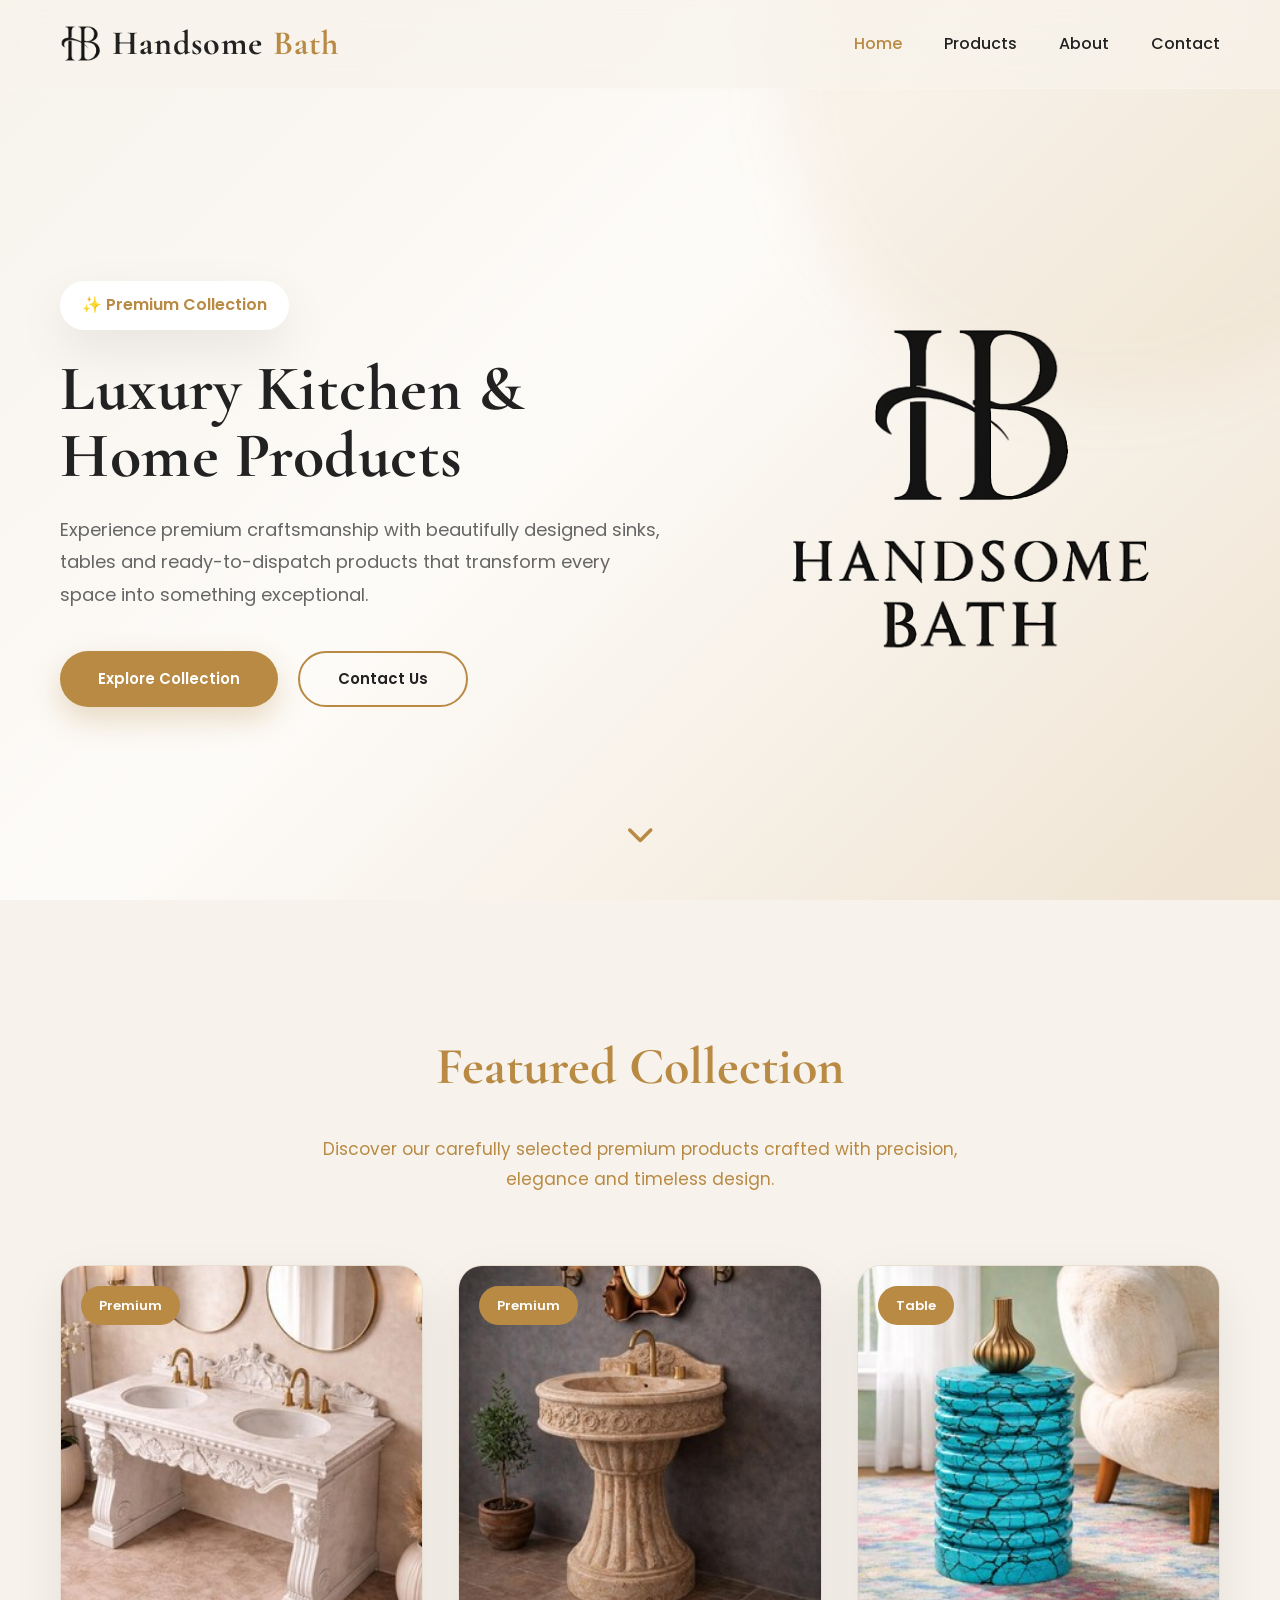
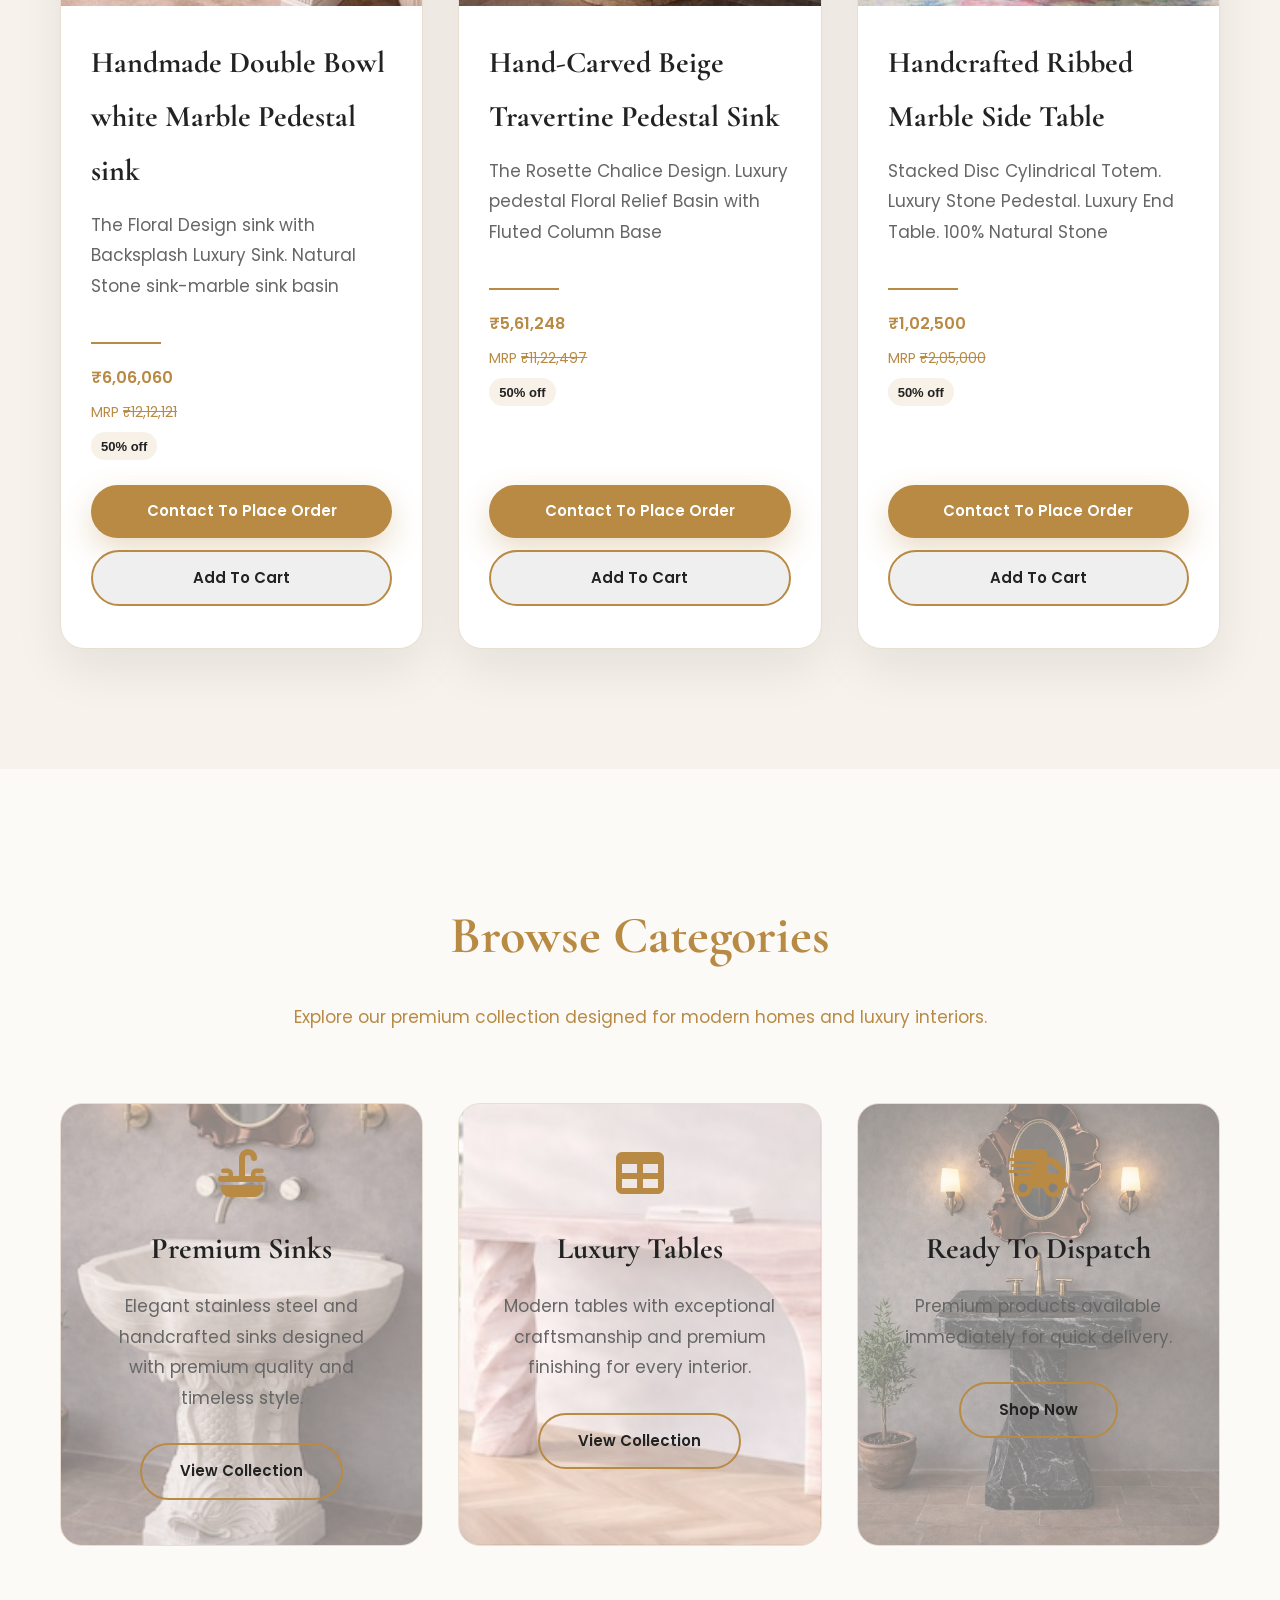
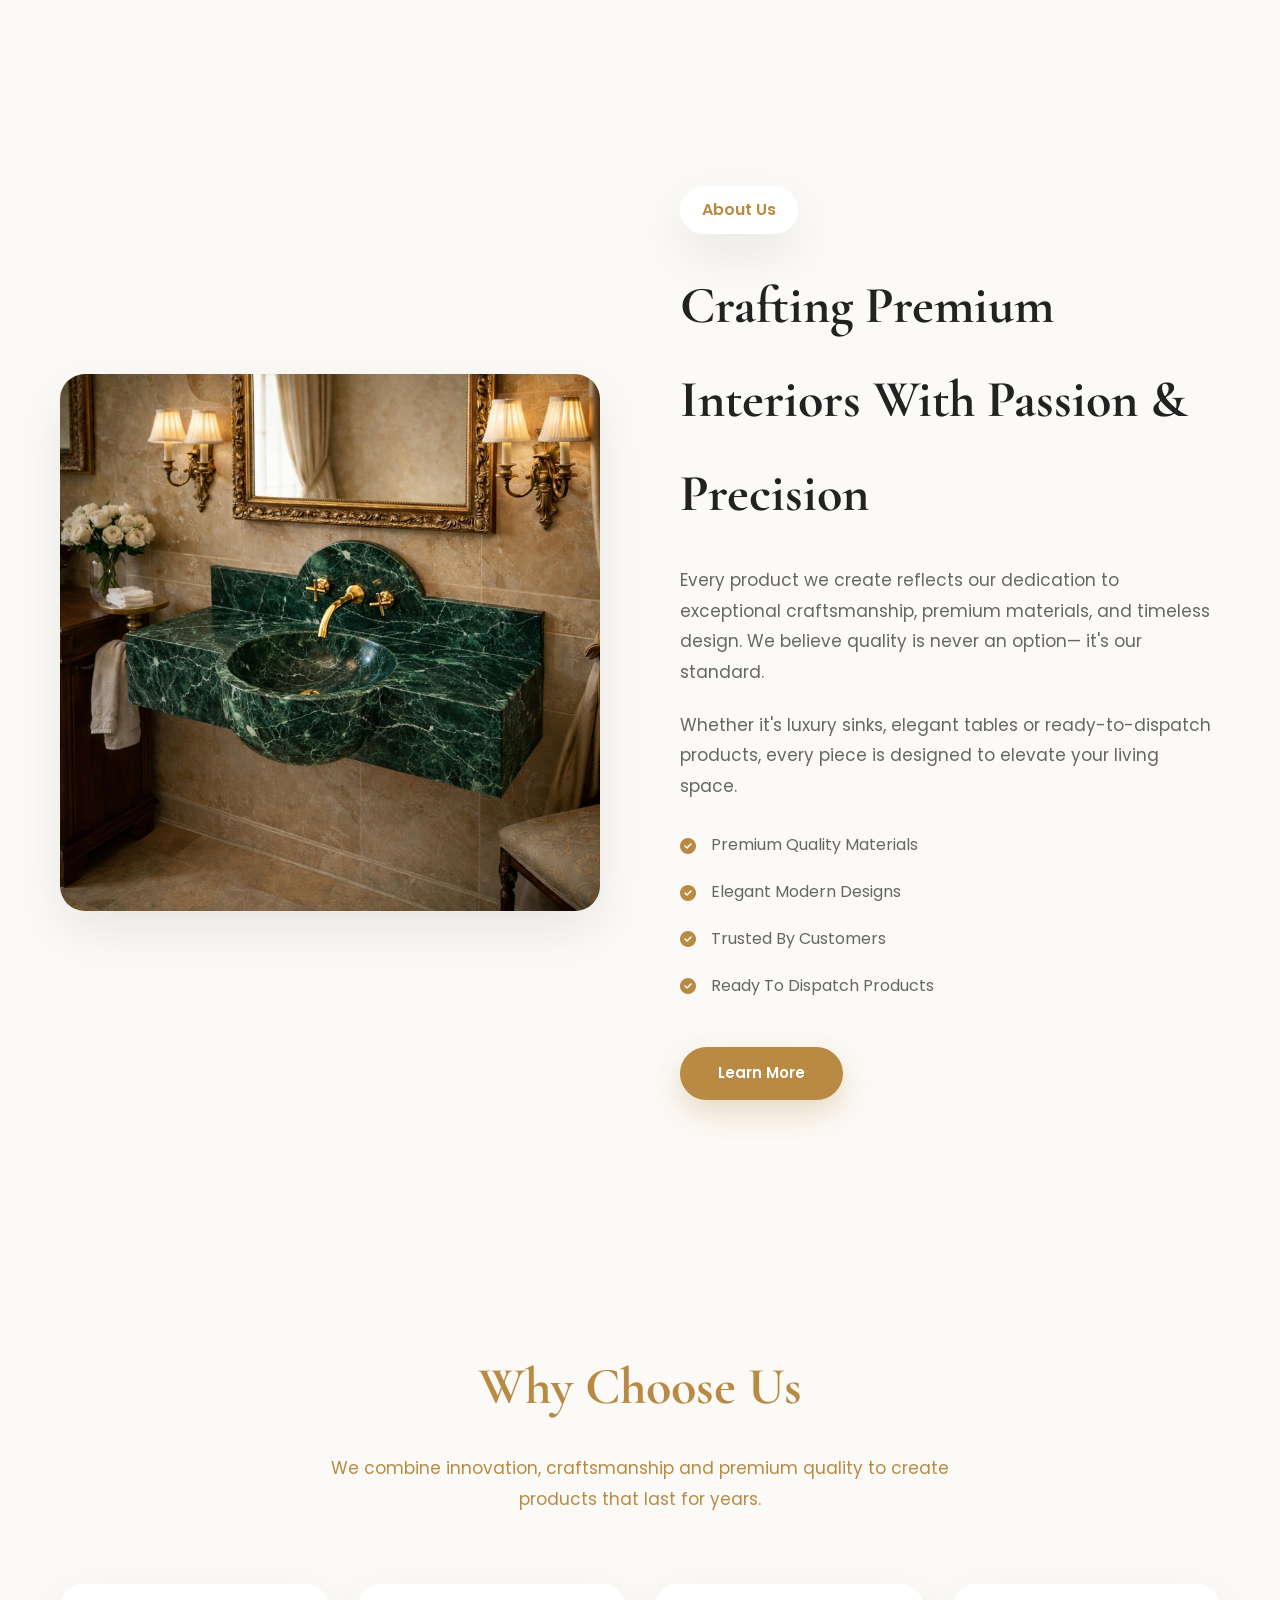
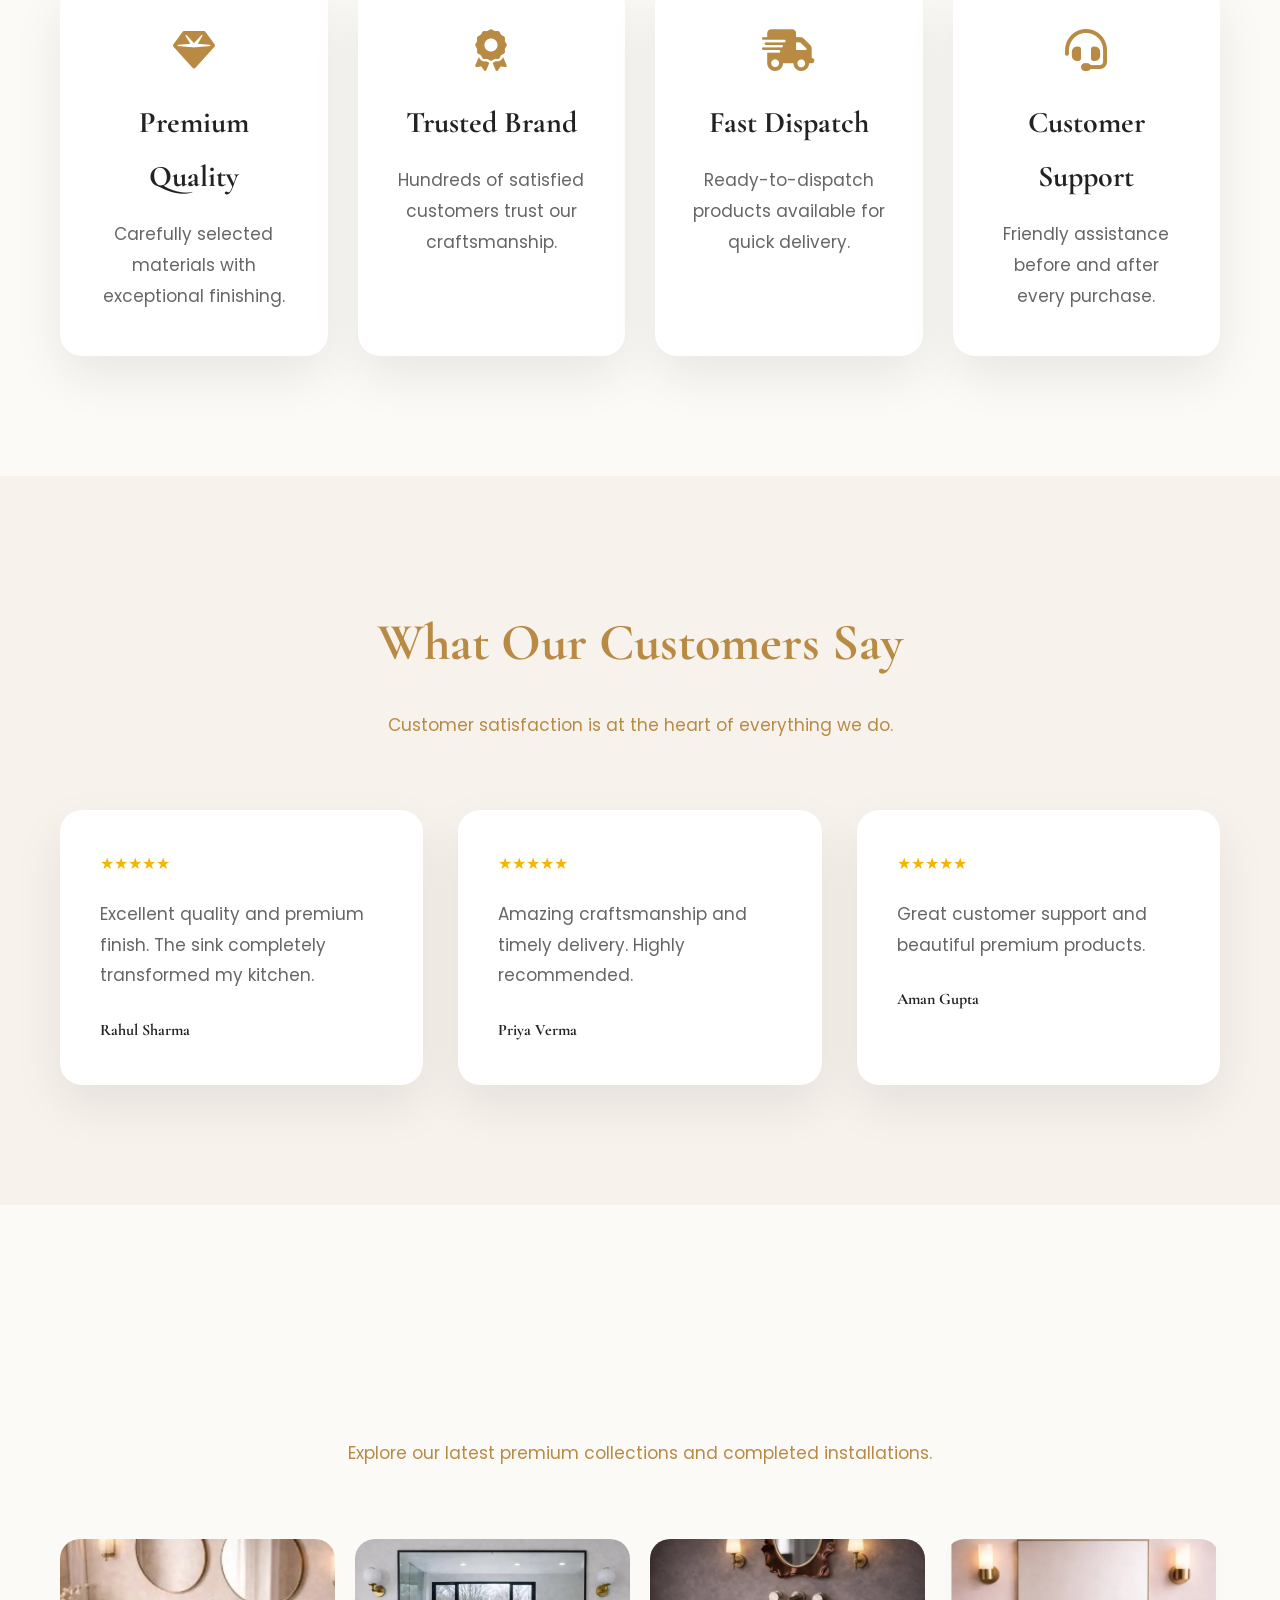
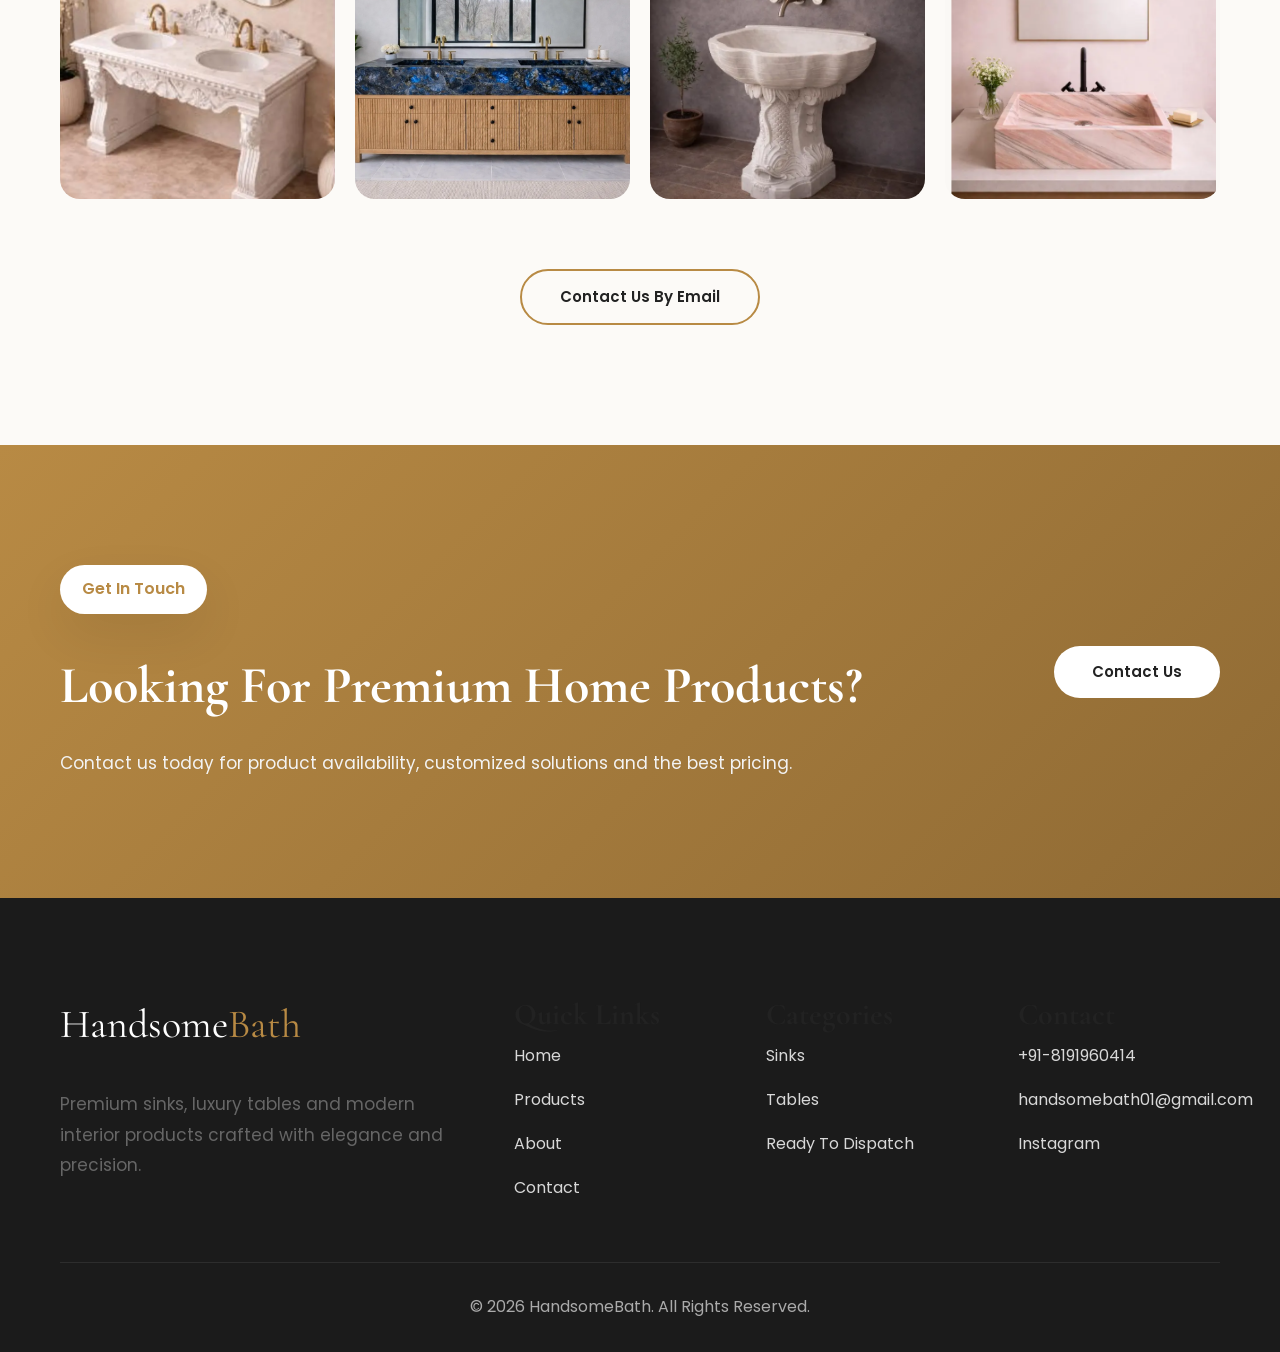
==== commit 5540581b: "fix: resolve hamburger icon garbage encoding rendering and enforce flexbox stacking constraints on m" ====
--- a/index.html
+++ b/index.html
@@ -92,7 +92,7 @@
 
         <div class="menu-btn">
 
-            ☰
+            <i class="fa-solid fa-bars"></i>
 
         </div>
 
--- a/assets/css/style.css
+++ b/assets/css/style.css
@@ -139,12 +139,10 @@
 .footer-grid,
 .product-grid,
 .category-grid,
-.featured-grid,
 .feature-grid,
 .testimonial-grid,
 .instagram-grid,
 .grid-2,
-.grid-3,
 .grid-4{
 
     min-width:0;
@@ -410,7 +408,7 @@
 
 .nav-logo{
 
-    height:36px;
+    height:1.1em;
 
     width:auto;
 
@@ -514,17 +512,7 @@
 
 }
 
-.mt-1{
-
-    margin-top:20px;
-
-}
-
-.mt-2{
-
-    margin-top:40px;
-
-}
+
 
 .mt-3{
 
@@ -532,39 +520,7 @@
 
 }
 
-.mb-1{
-
-    margin-bottom:20px;
-
-}
-
-.mb-2{
-
-    margin-bottom:40px;
-
-}
-
-.mb-3{
-
-    margin-bottom:70px;
-
-}
-
-.flex{
-
-    display:flex;
-
-}
-
-.flex-center{
-
-    display:flex;
-
-    justify-content:center;
-
-    align-items:center;
-
-}
+
 
 .grid-2{
 
@@ -576,15 +532,7 @@
 
 }
 
-.grid-3{
-
-    display:grid;
-
-    grid-template-columns:repeat(3,1fr);
-
-    gap:35px;
-
-}
+
 
 .grid-4{
 
@@ -942,80 +890,7 @@
 
 }
 
-.featured-grid{
-
-    display:grid;
-
-    grid-template-columns:repeat(3,1fr);
-
-    gap:35px;
-
-}
-
-.feature-box{
-
-    position:relative;
-
-    overflow:hidden;
-
-    border-radius:25px;
-
-    box-shadow:var(--shadow);
-
-    cursor:pointer;
-
-}
-
-.feature-box img{
-
-    height:clamp(320px, 40vw, 520px);
-
-    object-fit:cover;
-
-    transition:.6s;
-
-}
-
-.feature-box:hover img{
-
-    transform:scale(1.08);
-
-}
-
-.feature-overlay{
-
-    position:absolute;
-
-    inset:0;
-
-    background:linear-gradient(
-        transparent,
-        rgba(0,0,0,.75)
-    );
-
-    display:flex;
-
-    align-items:flex-end;
-
-    padding:35px;
-
-}
-
-.feature-overlay h3{
-
-    color:white;
-
-    font-size:34px;
-
-}
-
-.feature-overlay p{
-
-    color:#F4F4F4;
-
-    margin-top:10px;
-
-}
+
 
 
 
--- a/assets/css/responsive.css
+++ b/assets/css/responsive.css
@@ -120,7 +120,6 @@
     }
 
     .feature-grid,
-    .featured-grid,
     .testimonial-grid,
     .instagram-grid,
     .grid-4{
@@ -361,19 +360,16 @@
     }
 
     .hero-image img,
-    .about-image,
-    .feature-box{
+    .about-image{
 
         border-radius:18px;
 
     }
 
     .category-grid,
-    .featured-grid,
     .feature-grid,
     .testimonial-grid,
     .footer-grid,
-    .grid-3,
     .grid-4{
 
         grid-template-columns:1fr;
@@ -389,12 +385,6 @@
     .product-image img{
 
         height:300px;
-
-    }
-
-    .feature-box img{
-
-        height:360px;
 
     }
 
@@ -714,3 +704,145 @@
     }
 
 }
+
+/*=========================================================
+MOBILE OPTIMIZATIONS (SIDEBAR & FAQ ACCORDION)
+@media (max-width: 992px) {
+
+    .shop-layout {
+
+        display: flex !important;
+
+        flex-direction: column !important;
+
+        width: 100% !important;
+
+        max-width: 100% !important;
+
+        gap: 20px !important;
+
+    }
+
+    .shop-sidebar {
+
+        background: transparent !important;
+
+        border: none !important;
+
+        box-shadow: none !important;
+
+        padding: 0 !important;
+
+        width: 100% !important;
+
+        max-width: 100% !important;
+
+        overflow: hidden !important;
+
+    }
+
+    .sidebar-title {
+
+        display: none !important;
+
+    }
+
+    .shop-categories {
+
+        display: flex !important;
+
+        flex-direction: row !important;
+
+        overflow-x: auto !important;
+
+        -webkit-overflow-scrolling: touch !important;
+
+        padding: 4px 0 16px !important;
+
+        scrollbar-width: none !important;
+
+        -ms-overflow-style: none !important;
+
+        width: 100% !important;
+
+        max-width: 100% !important;
+
+        gap: 8px !important;
+
+    }
+
+    .shop-categories::-webkit-scrollbar {
+
+        display: none !important;
+
+    }
+
+    .shop-main {
+
+        min-width: 0 !important;
+
+        width: 100% !important;
+
+        max-width: 100% !important;
+
+        overflow: hidden !important;
+
+    }
+
+    .shop-categories li {
+
+        background: white;
+
+        border: 1px solid var(--border);
+
+        padding: 8px 16px;
+
+        border-radius: 20px;
+
+        gap: 10px;
+
+    }
+
+    .shop-categories li.active {
+
+        background: var(--gold);
+
+        border-color: var(--gold);
+
+        color: white;
+
+    }
+
+}
+
+@media (max-width: 576px) {
+
+    .faq-grid {
+
+        margin-top: 25px;
+
+        gap: 12px;
+
+    }
+
+    .faq-question {
+
+        padding: 16px 20px;
+
+        font-size: 15px;
+
+    }
+
+    .faq-answer {
+
+        padding: 0 20px;
+
+    }
+
+    .faq-item.active .faq-answer {
+
+        padding-bottom: 18px;
+
+    }
+
+}
